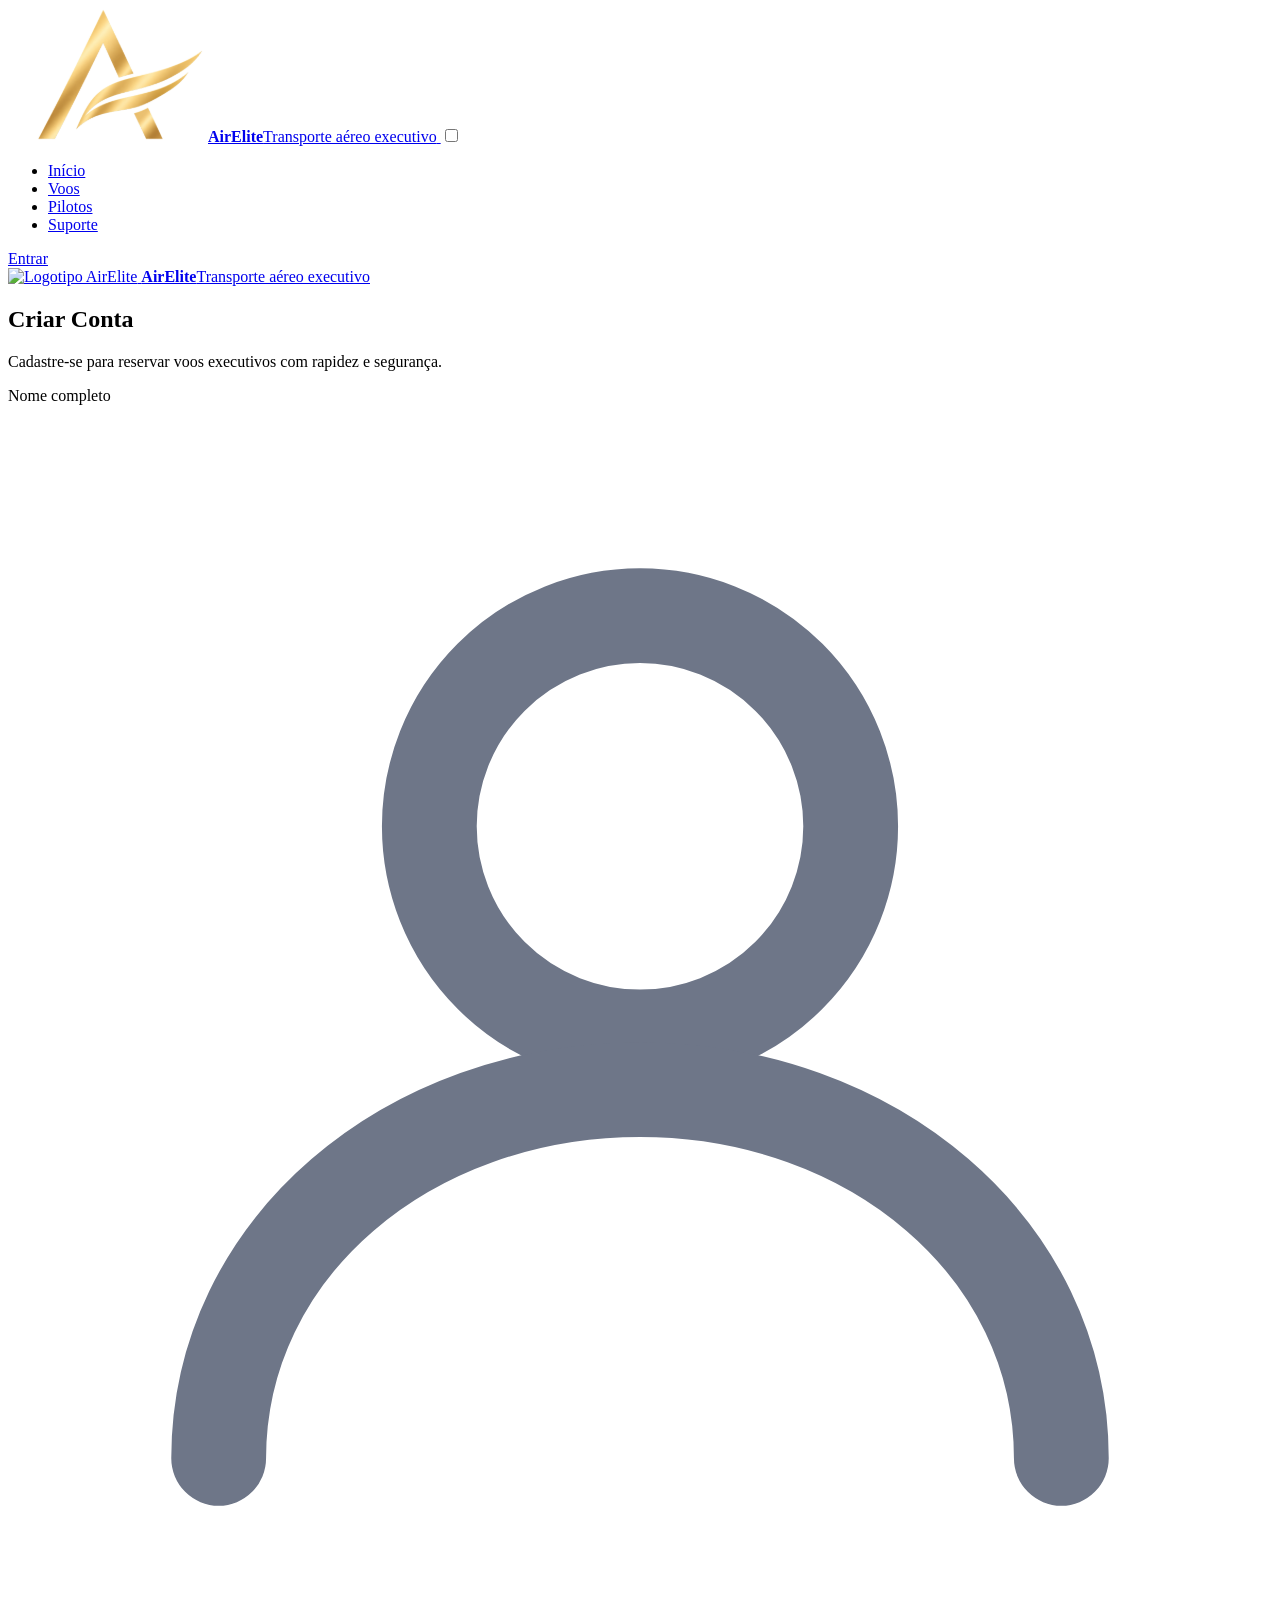
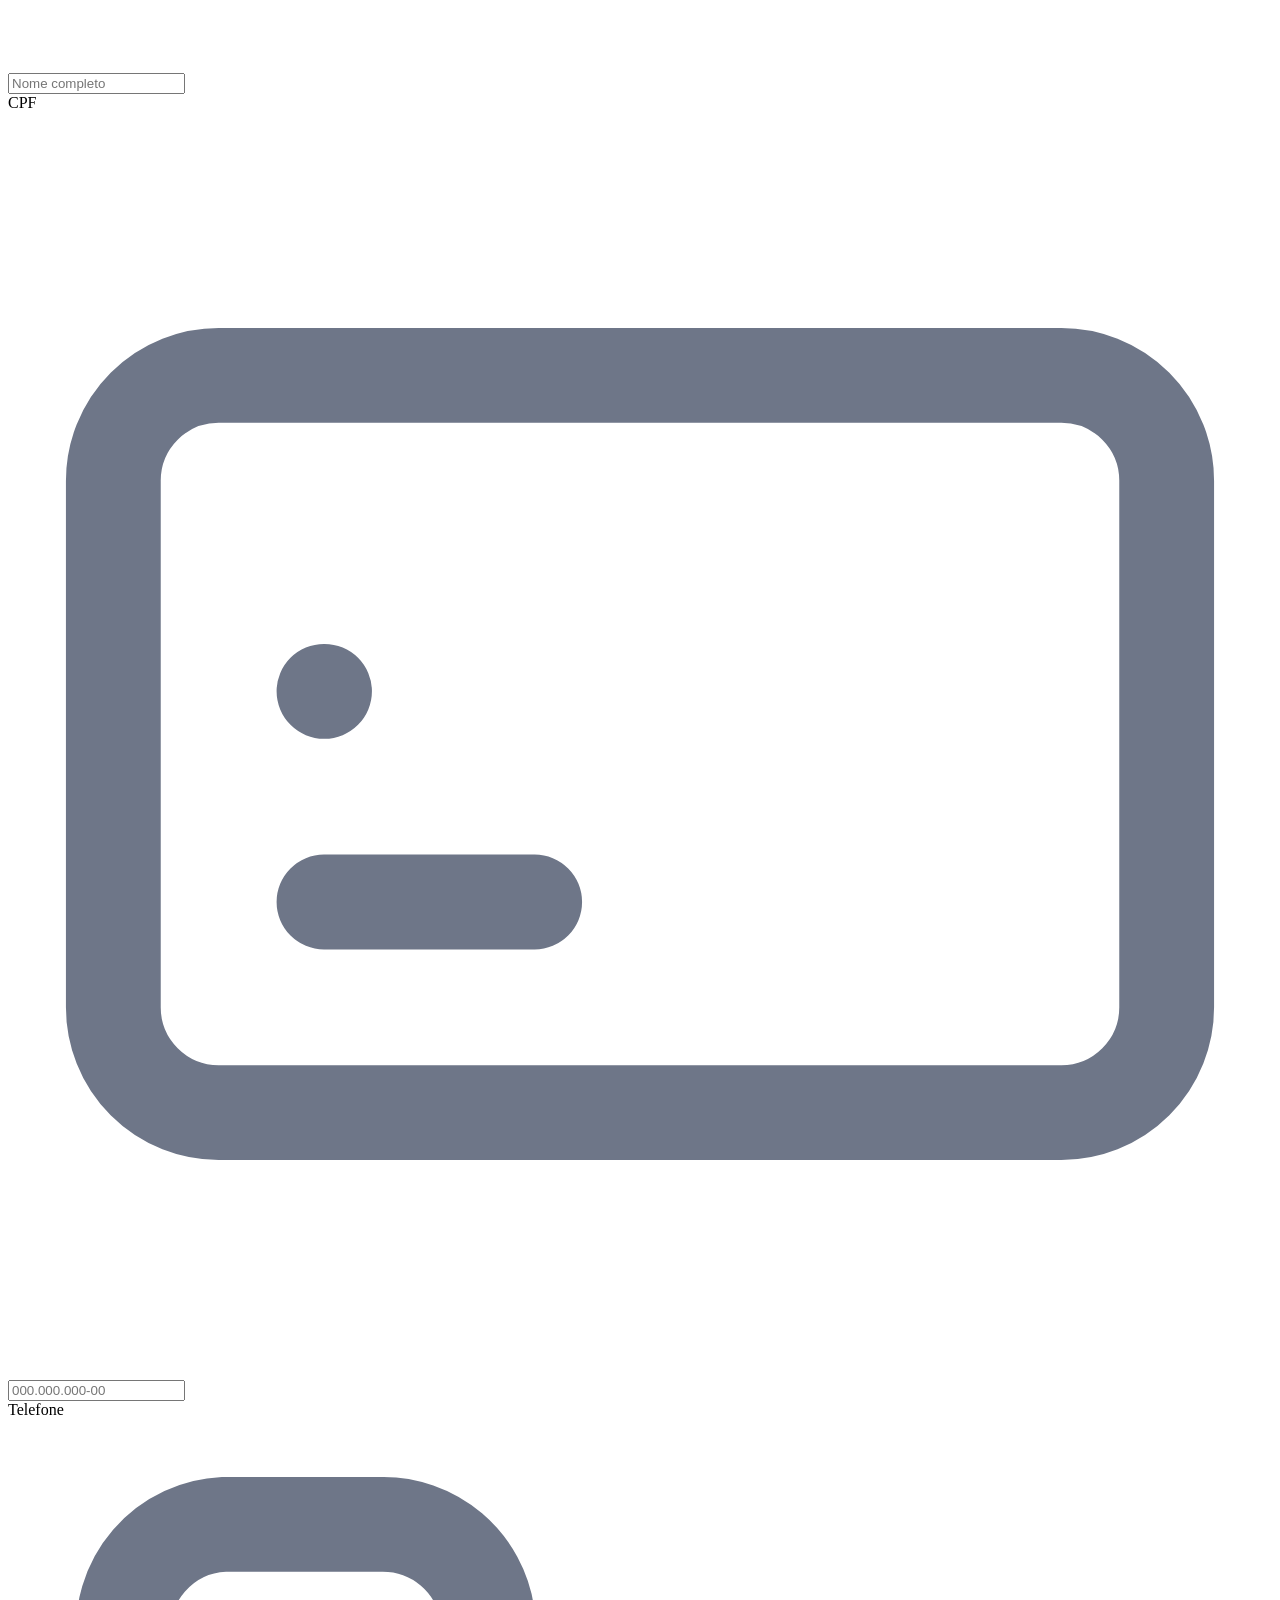
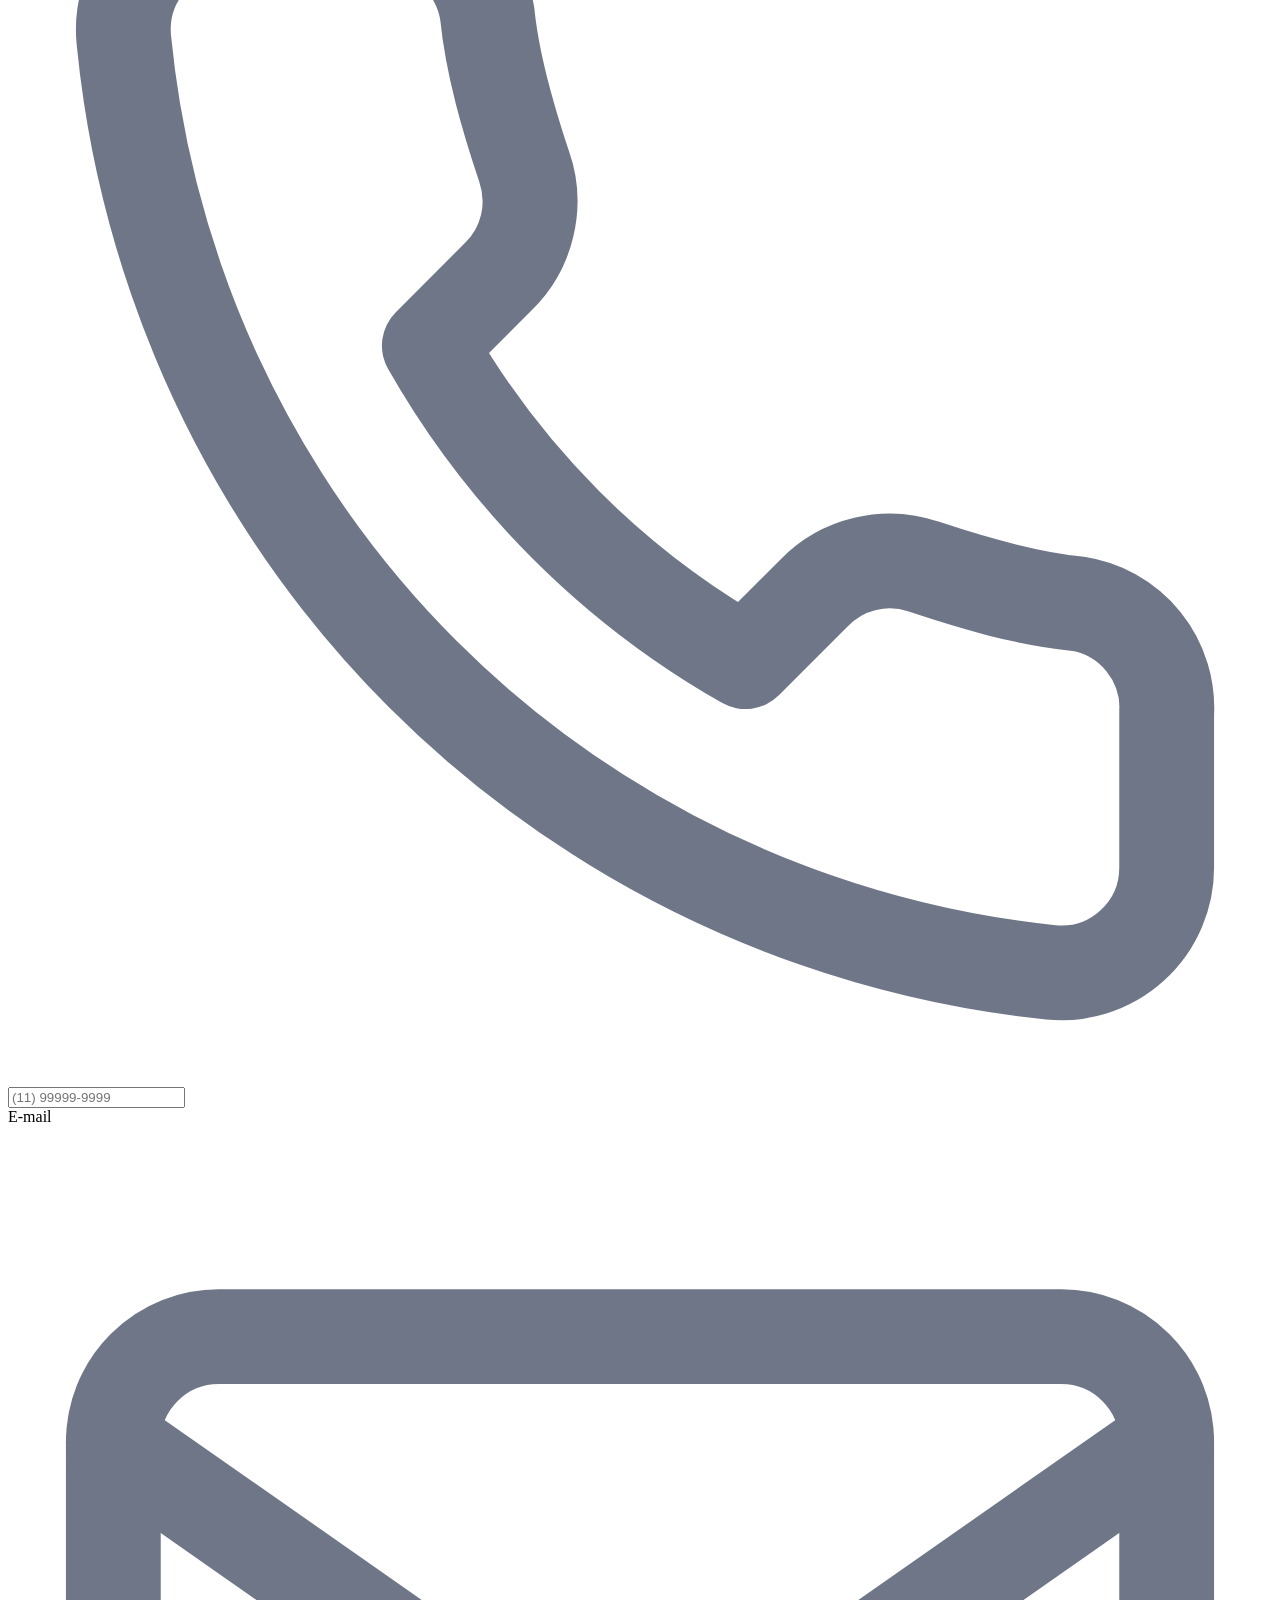
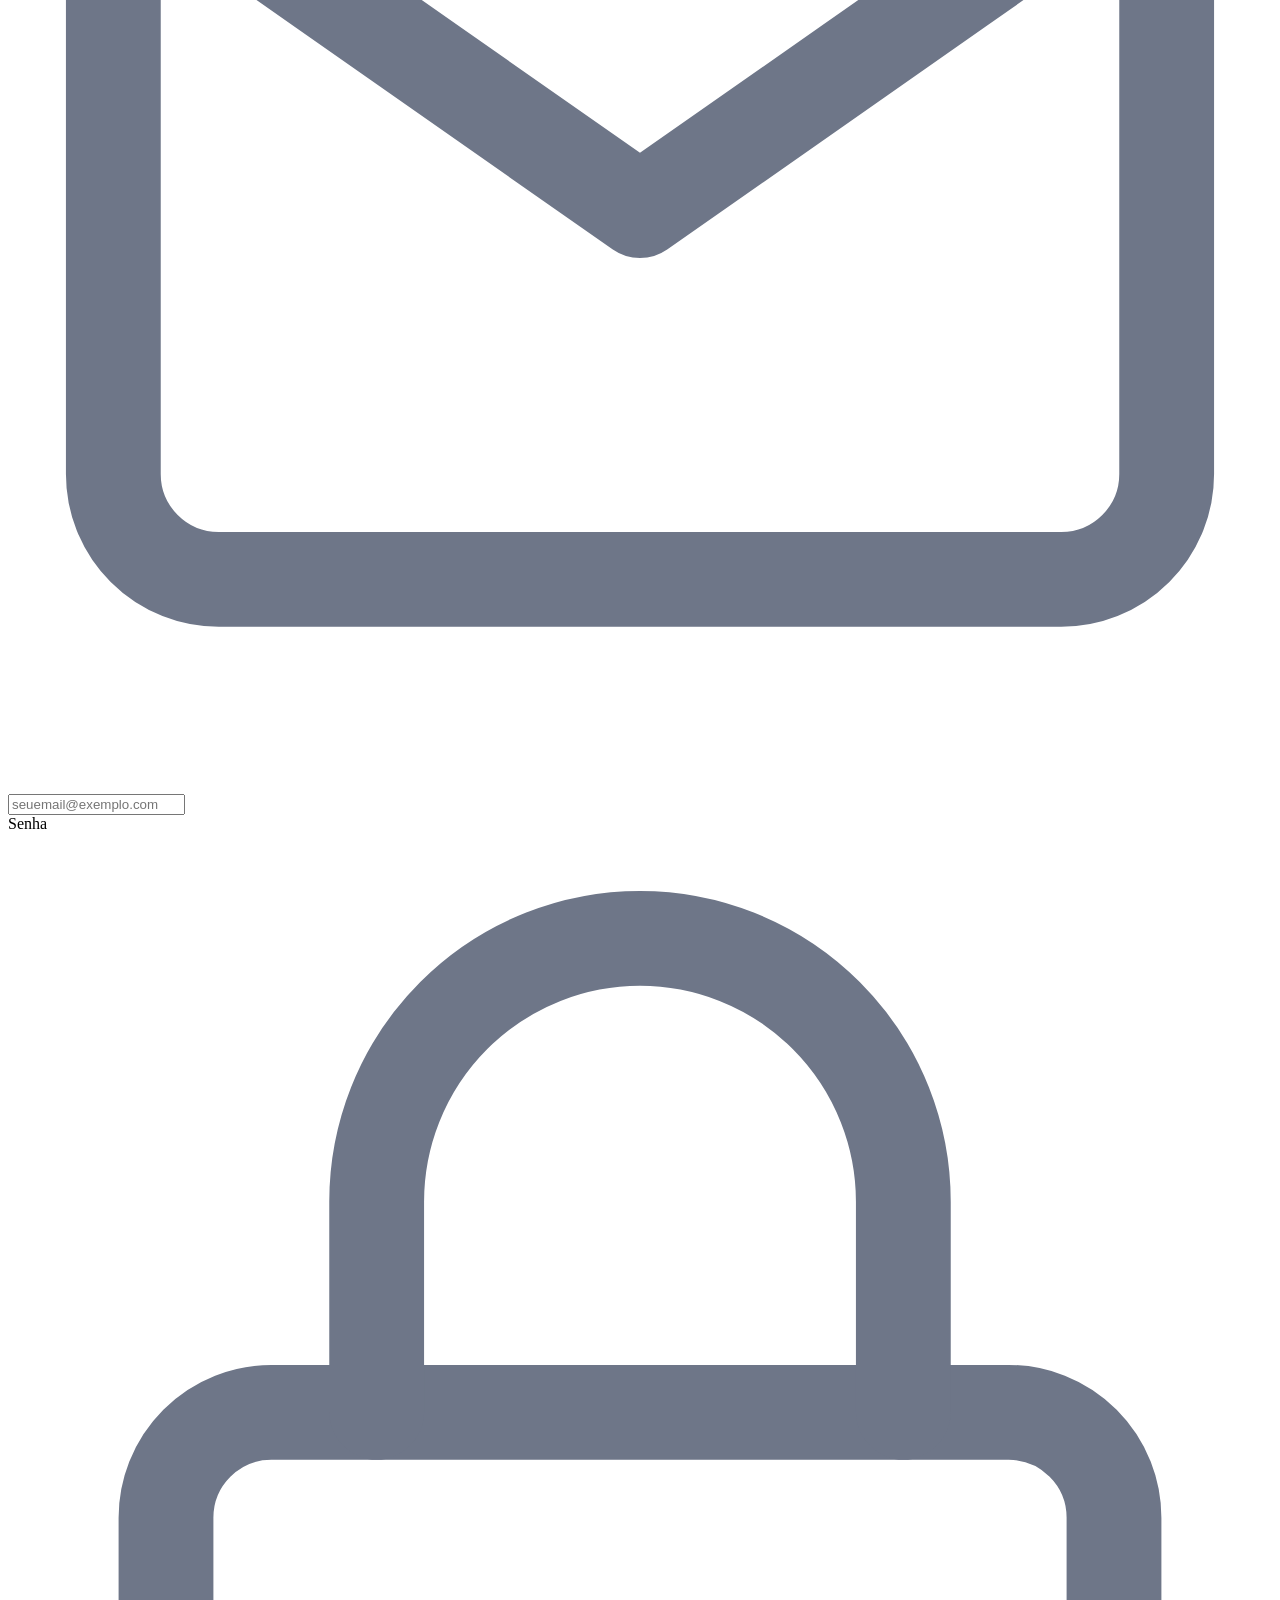
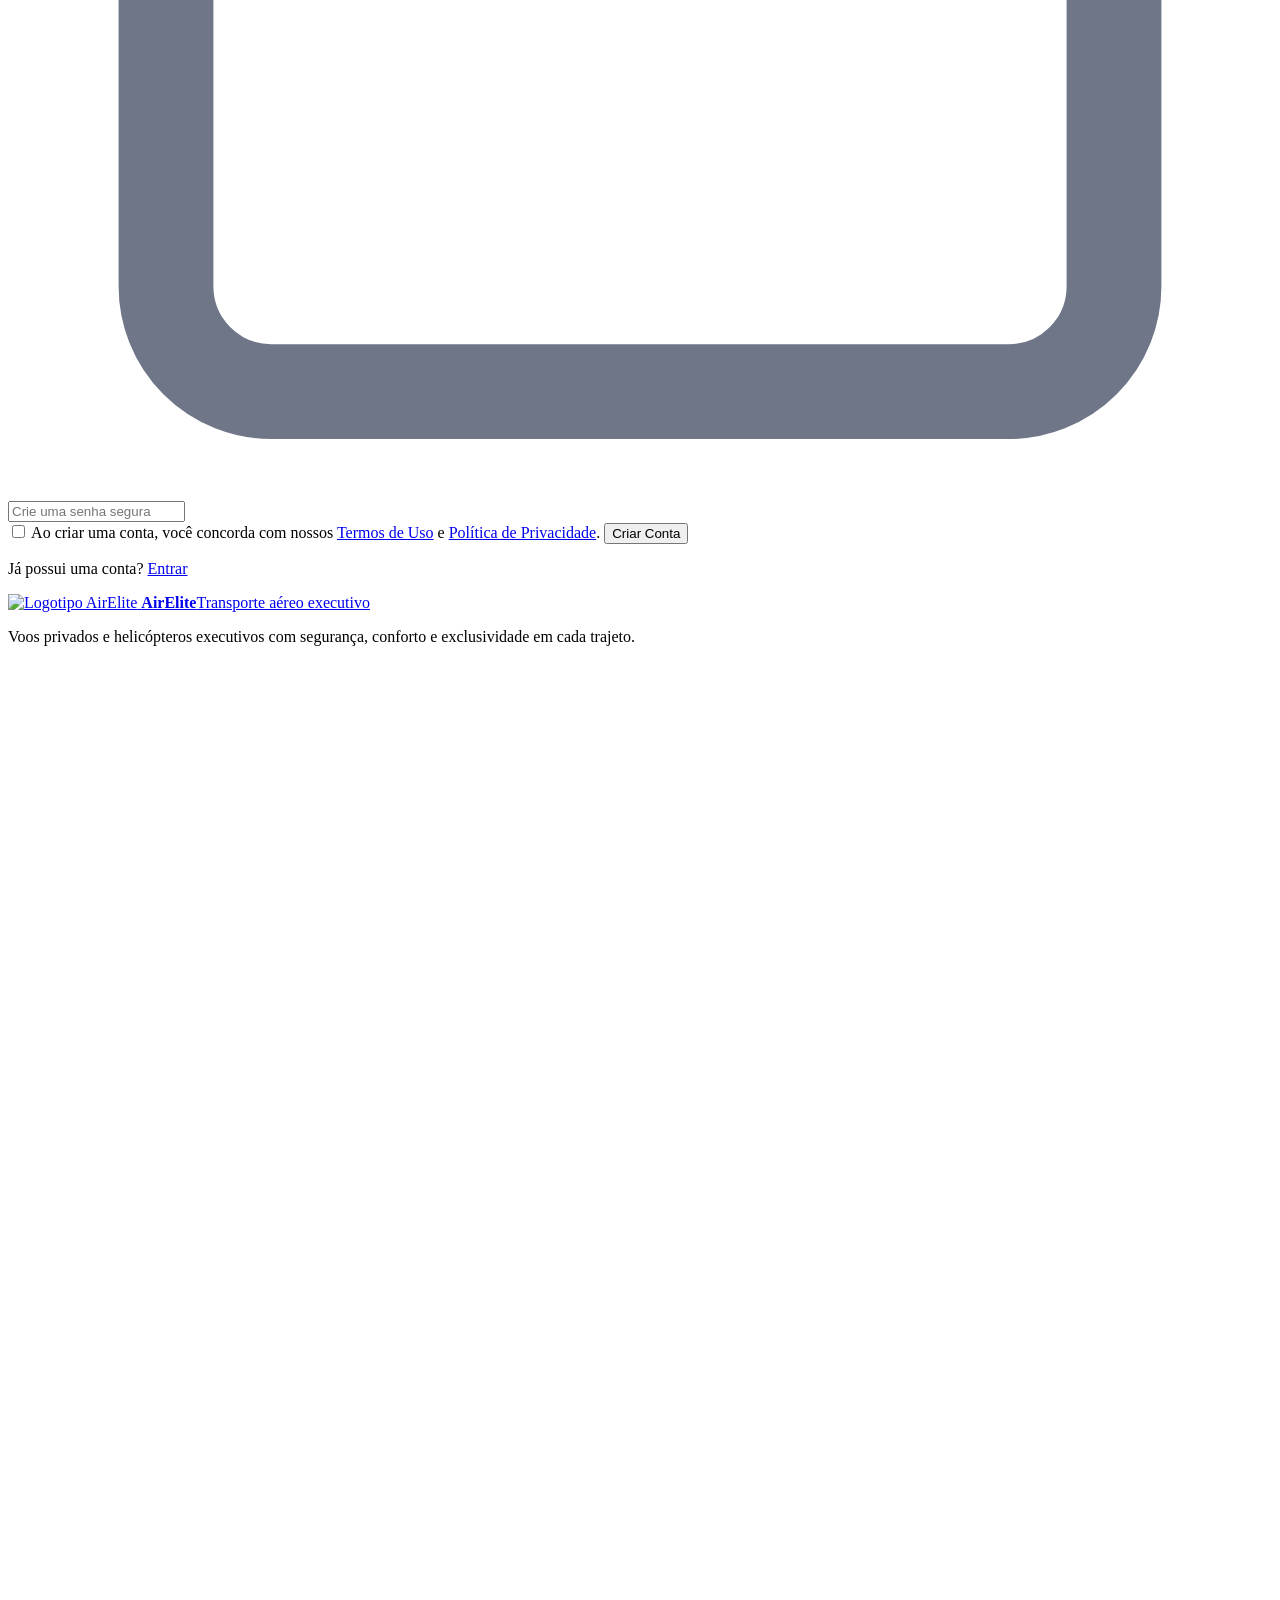
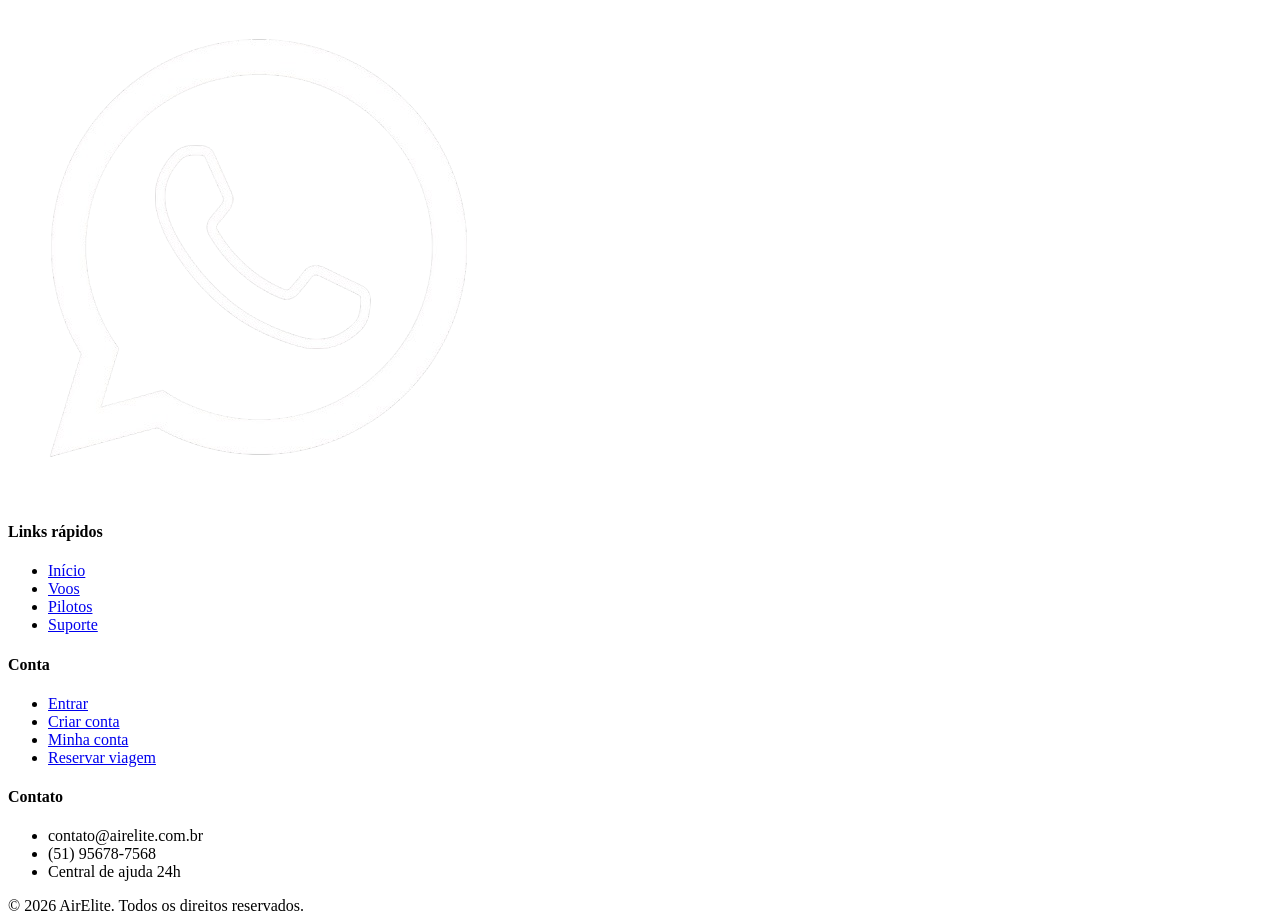
==== cadastro.html @ 09f72dcc "Fiz várias html mas dentro do o que o professor pediu não passei do limite e ajustei algumas coisas " ====
<!DOCTYPE html>
<html lang="en">
<head>
    <meta charset="UTF-8">
    <meta name="viewport" content="width=device-width, initial-scale=1.0">
    <link rel="stylesheet" href="style.css">
    <title>AirElite</title>
</head>
<body>
    
    <header class="site-header">
        <div class="container header-inner">
            <a href="index.html" class="brand">
                <img src="pasta-de-imagens/Logo.png" alt="Logotipo AirEkite"><span class="brand-text"><strong>AirElite</strong><span>Transporte aéreo executivo</span></span>
            </a>
            <input type="checkbox" id="menu-toggle" class="menu-toggle">
            <label for="menu-toggle" class="menu-btn" aria-label="Abrir menu"><span></span><span></span><span></span></label>
            <nav class="nav">
                <ul class="nav-links">
                    <li><a href="index.html">Início</a></li>
                    <li><a href="voos.html">Voos</a></li>
                    <li><a href="pilotos.html">Pilotos</a></li>
                    <li><a href="suporte.html">Suporte</a></li>
                </ul>
                <a href="login.html" class="btn btn-gold">Entrar</a>
            </nav>
        </div>
    </header>

    <main>
    <section class="auth-section">
        <div class="auth-card">
        <a href="index.html" class="brand">
            <img src="img/logo.svg" alt="Logotipo AirElite">
            <span class="brand-text"><strong>AirElite</strong><span>Transporte aéreo executivo</span></span>
        </a>

        <h1 class="auth-title">Criar Conta</h1>
        <p class="auth-sub">Cadastre-se para reservar voos executivos com rapidez e segurança.</p>

        <form>
            <div class="field">
            <label for="cad-nome">Nome completo</label>
            <div class="field-input">
                <img src="pasta-de-imagens/pessoa.svg" alt="Pessoa" class="icon-img">
                <input type="text" id="cad-nome" placeholder="Nome completo" required>
            </div>
            </div>

            <div class="field-row">
            <div class="field">
                <label for="cad-cpf">CPF</label>
                <div class="field-input">
                <img src="pasta-de-imagens/cpf.svg" alt="CPF" class="icon-img">
                <input type="text" id="cad-cpf" placeholder="000.000.000-00" required>
                </div>
            </div>
            <div class="field">
                <label for="cad-tel">Telefone</label>
                <div class="field-input">
                <img src="pasta-de-imagens/telefone.svg" alt="Telefone" class="icon-img">
                <input type="tel" id="cad-tel" placeholder="(11) 99999-9999" required>
                </div>
            </div>
            </div>

            <div class="field">
            <label for="cad-email">E-mail</label>
            <div class="field-input">
                <img src="pasta-de-imagens/email.svg" alt="E-mail" class="icon-img">
                <input type="email" id="cad-email" placeholder="seuemail@exemplo.com" required>
            </div>
            </div>

            <div class="field">
            <label for="cad-senha">Senha</label>
            <div class="field-input">
                <img src="pasta-de-imagens/senha.svg" alt="Senha" class="icon-img">
                <input type="password" id="cad-senha" placeholder="Crie uma senha segura" required>
            </div>
            </div>

            <label class="check-row">
            <input type="checkbox" required>
            Ao criar uma conta, você concorda com nossos <a href="#" ">Termos de Uso</a> e <a href="#"">Política de Privacidade</a>.
            </label>

            <button type="submit" class="btn btn-gold btn-block">Criar Conta</button>
        </form>

        <p class="auth-switch">Já possui uma conta? <a href="login.html">Entrar</a></p>
        </div>
    </section>
    </main>

    <footer class="site-footer">
    <div class="container">
        <div class="footer-grid">
        <div class="footer-brand">
            <a href="index.html" class="brand">
            <img src="img/logo.svg" alt="Logotipo AirElite">
            <span class="brand-text"><strong>AirElite</strong><span>Transporte aéreo executivo</span></span>
            </a>
            <p>Voos privados e helicópteros executivos com segurança, conforto e exclusividade em cada trajeto.</p>
            <div class="social-row">
            <a href="#" aria-label="Instagram"><img src="pasta-de-imagens/instagram.svg" alt="Instagram" class="icon-img"></a>
            <a href="#" aria-label="LinkedIn"><img src="pasta-de-imagens/linkedin.svg" alt="LinkedIn" class="icon-img"></a>
            <a href="#" aria-label="WhatsApp"><img src="pasta-de-imagens/WhatsApp.png" alt="WhatsApp" class="icon-img"></a>
            </div>
        </div>
        <nav class="footer-col">
            <h4>Links rápidos</h4>
            <ul>
            <li><a href="index.html">Início</a></li>
            <li><a href="voos.html">Voos</a></li>
            <li><a href="pilotos.html">Pilotos</a></li>
            <li><a href="suporte.html">Suporte</a></li>
            </ul>
        </nav>
        <nav class="footer-col">
            <h4>Conta</h4>
            <ul>
            <li><a href="login.html">Entrar</a></li>
            <li><a href="cadastro.html">Criar conta</a></li>
            <li><a href="conta.html">Minha conta</a></li>
            <li><a href="reserva.html">Reservar viagem</a></li>
            </ul>
        </nav>
        <div class="footer-col">
            <h4>Contato</h4>
            <ul>
            <li>contato@airelite.com.br</li>
            <li>(51) 95678-7568</li>
            <li>Central de ajuda 24h</li>
            </ul>
        </div>
        </div>
        <div class="footer-bottom">
        <span>© 2026 AirElite. Todos os direitos reservados.</span>
        </div>
    </div>
    </footer>

    </body>
    </html>
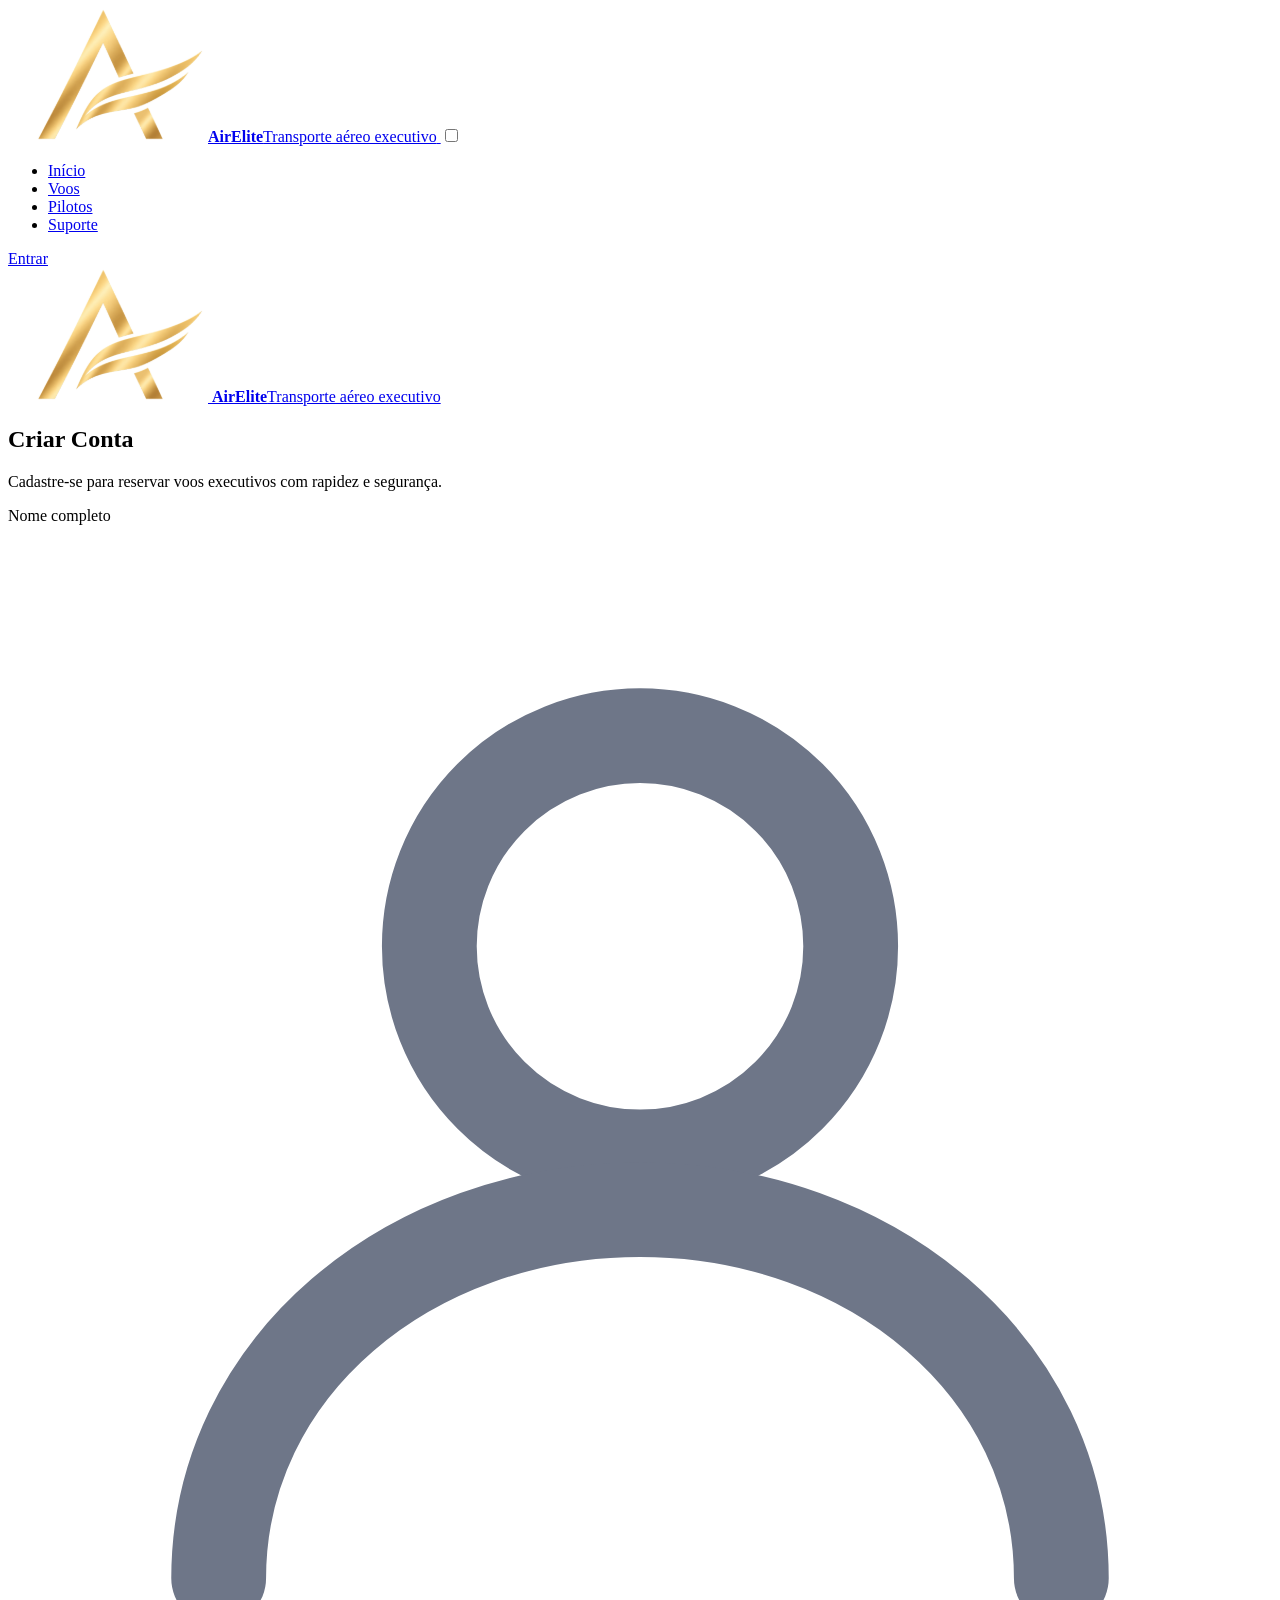
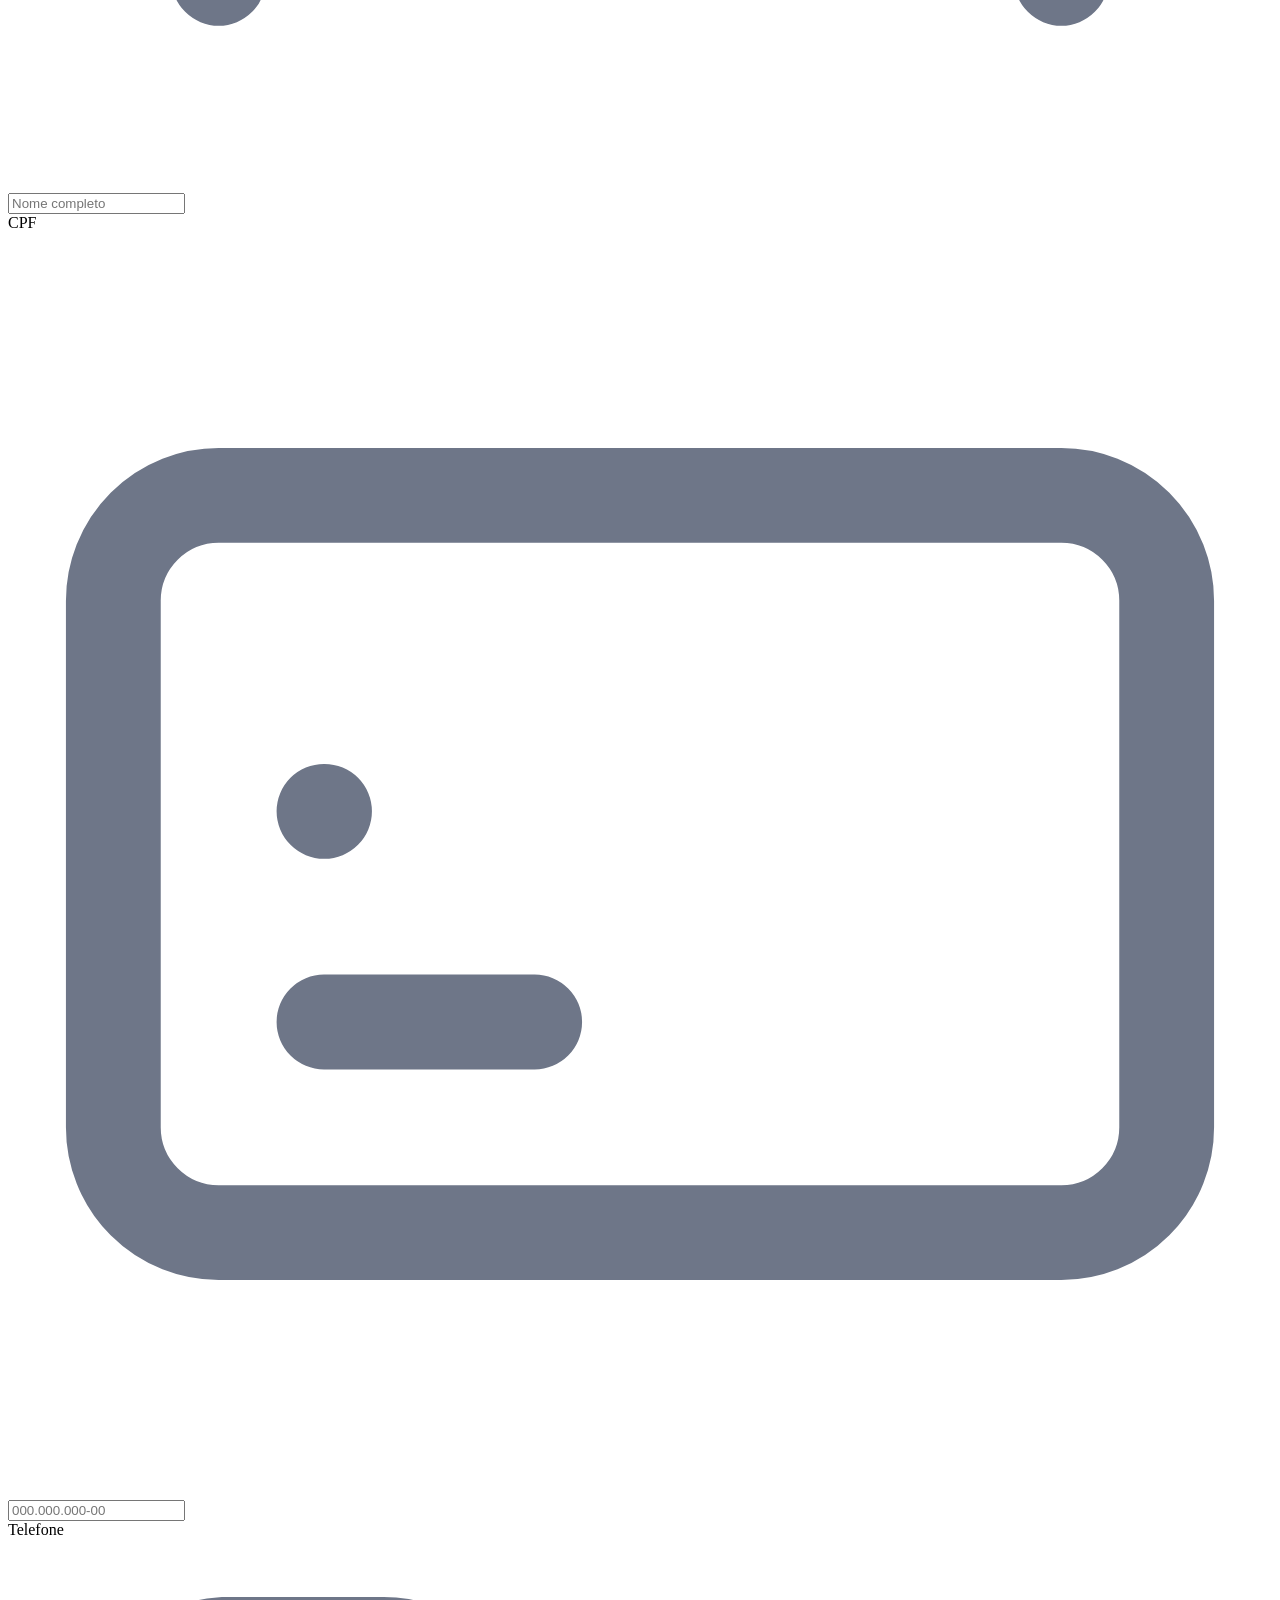
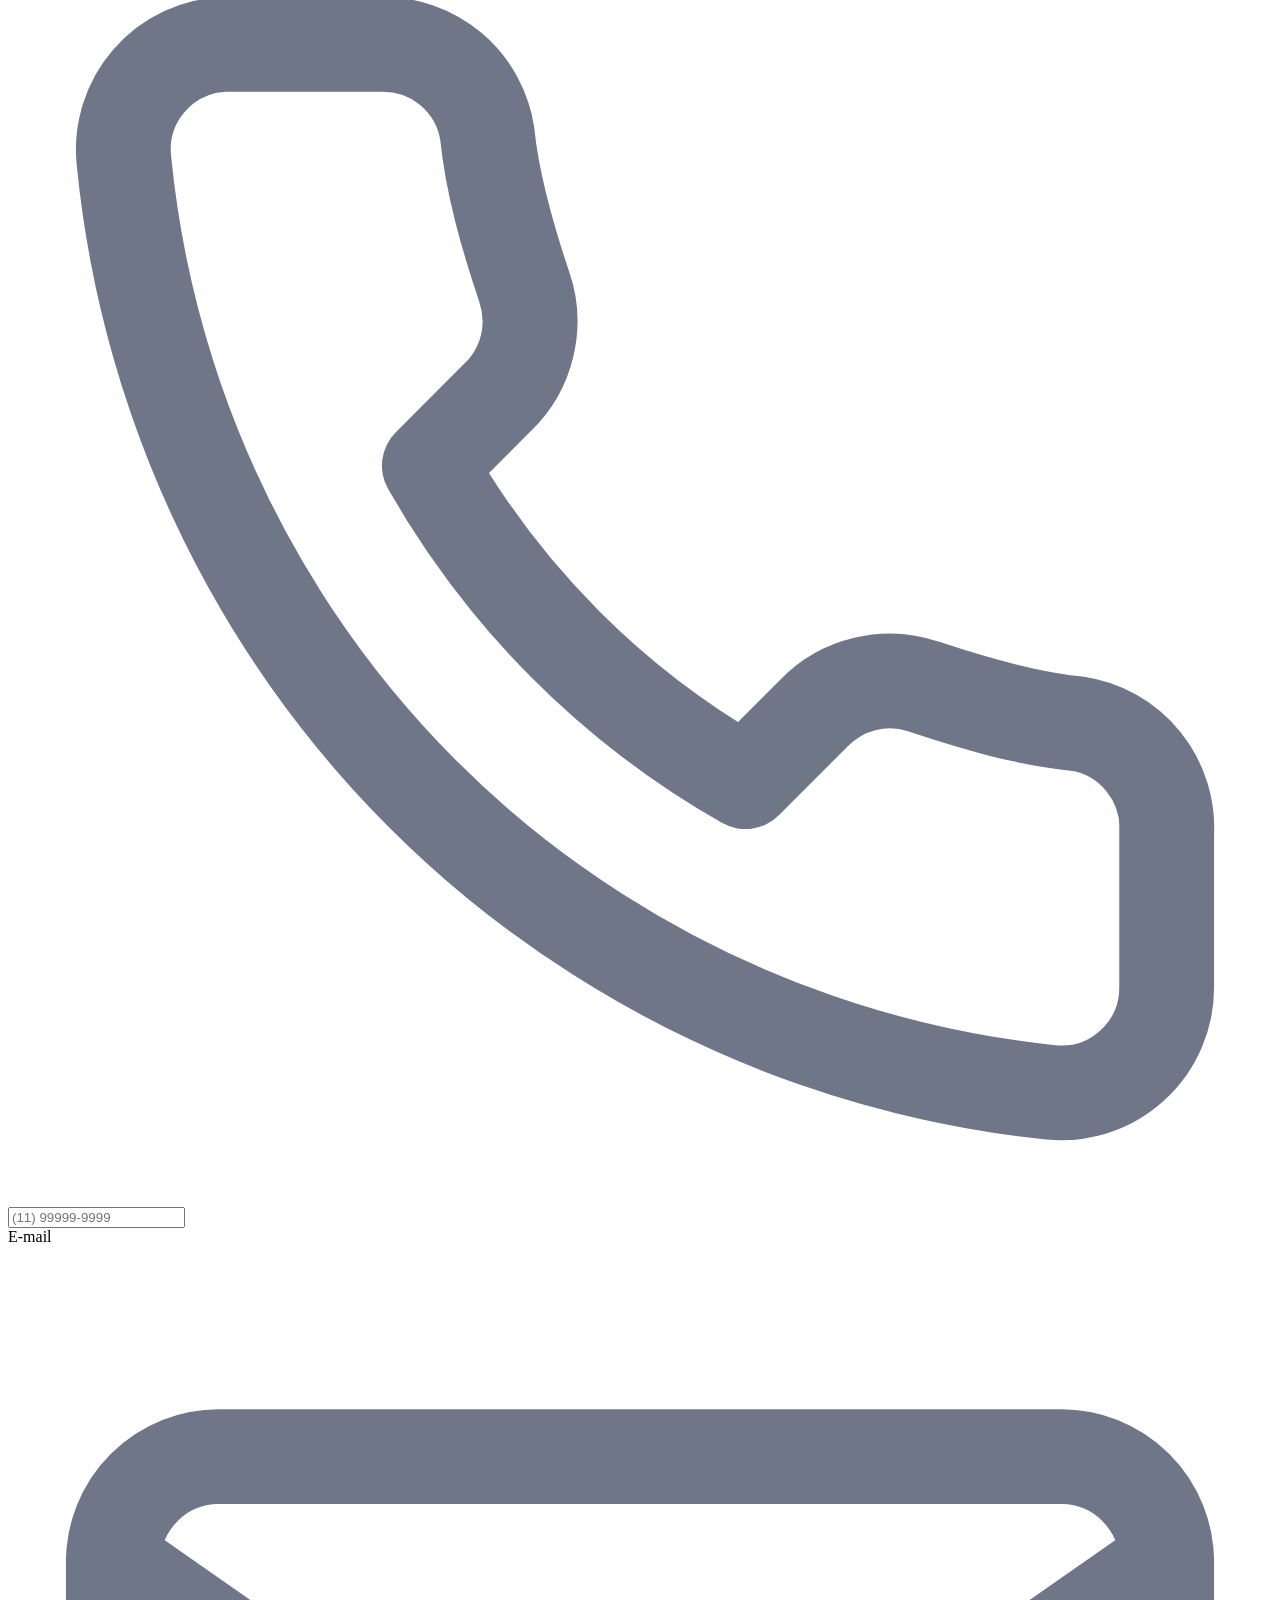
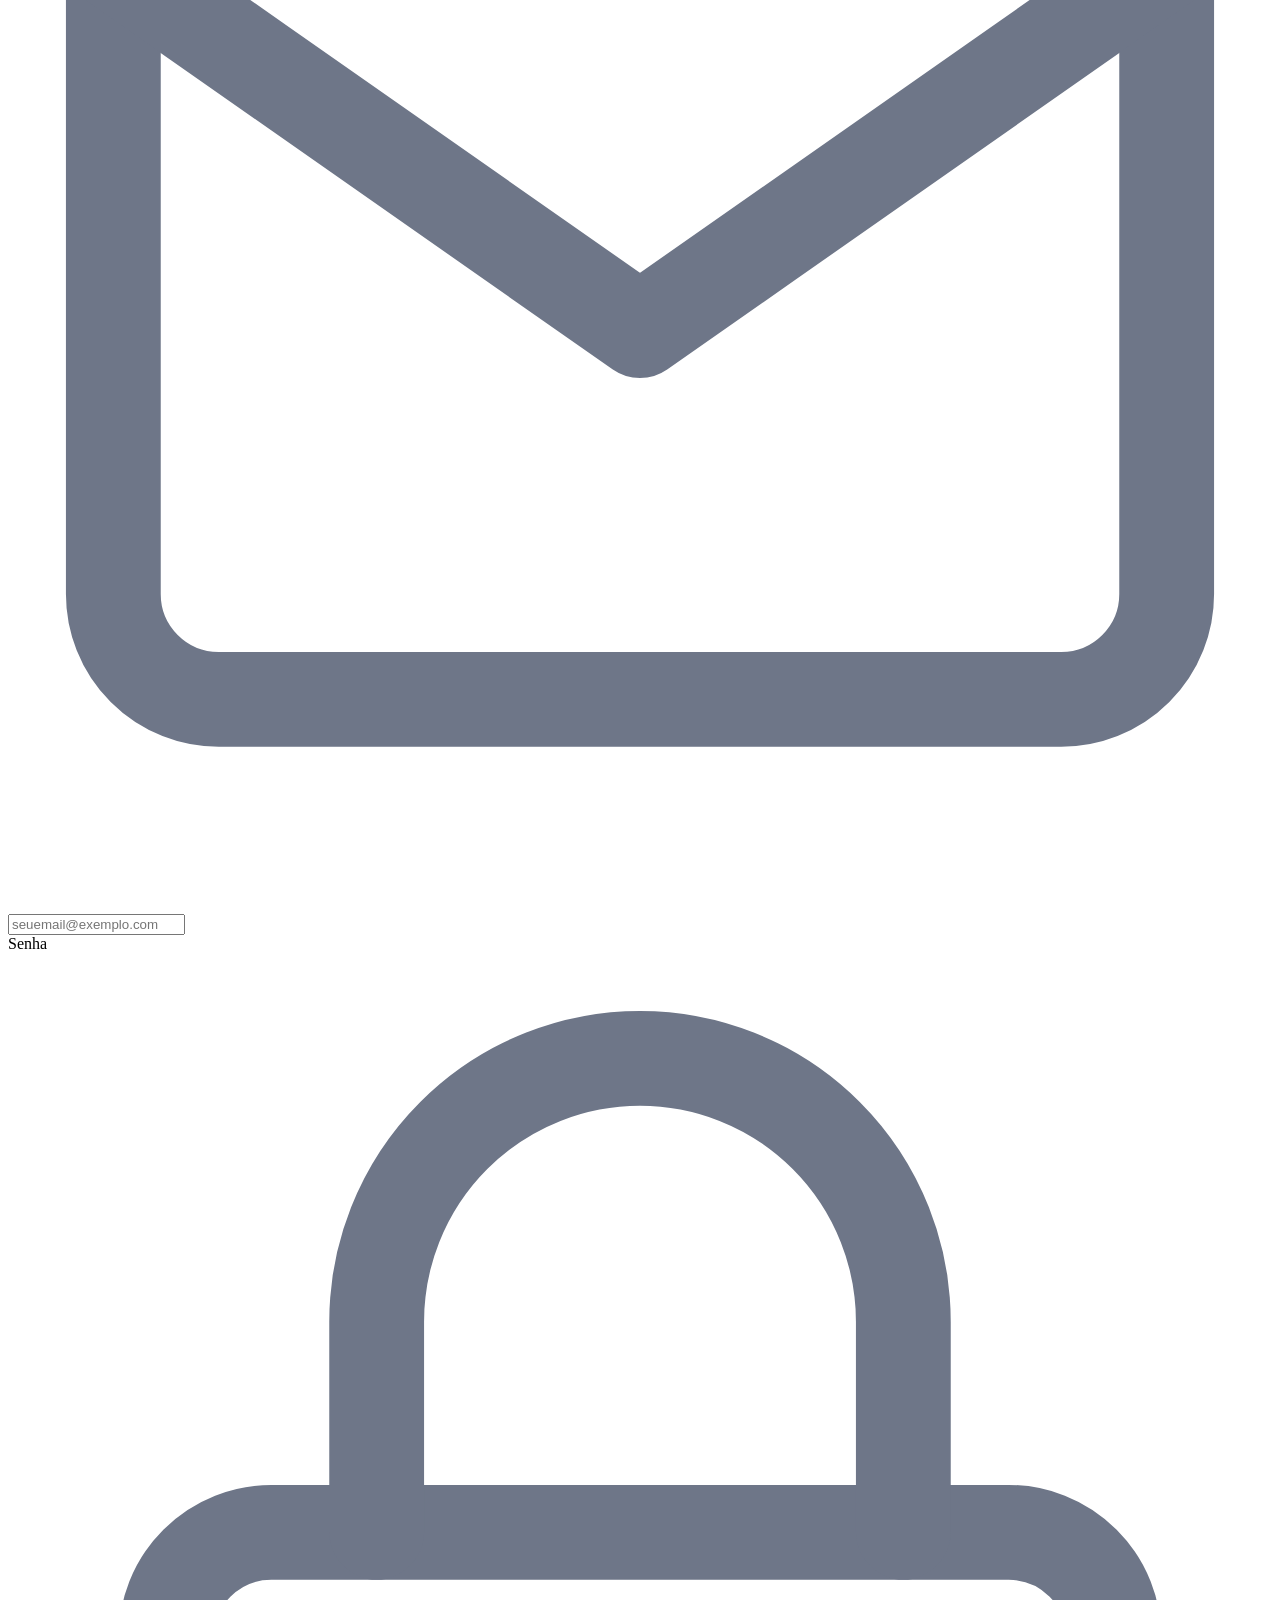
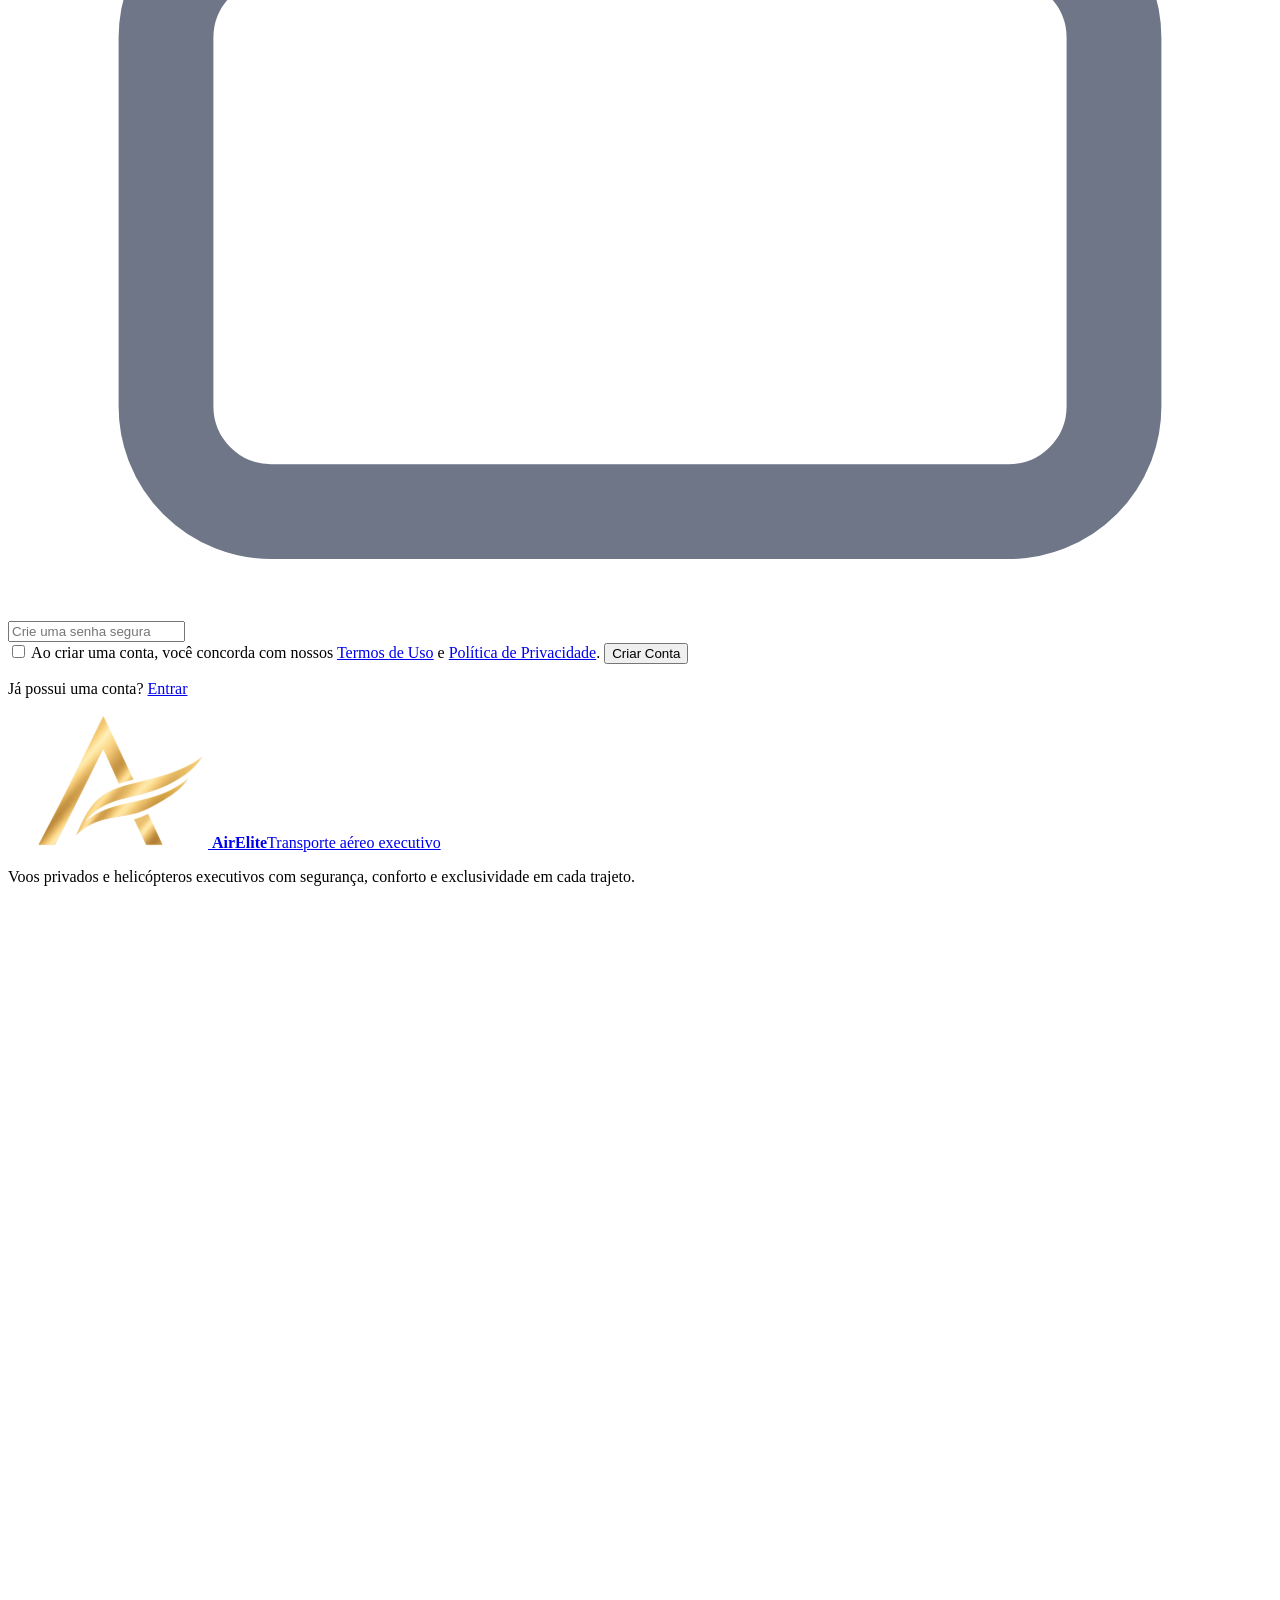
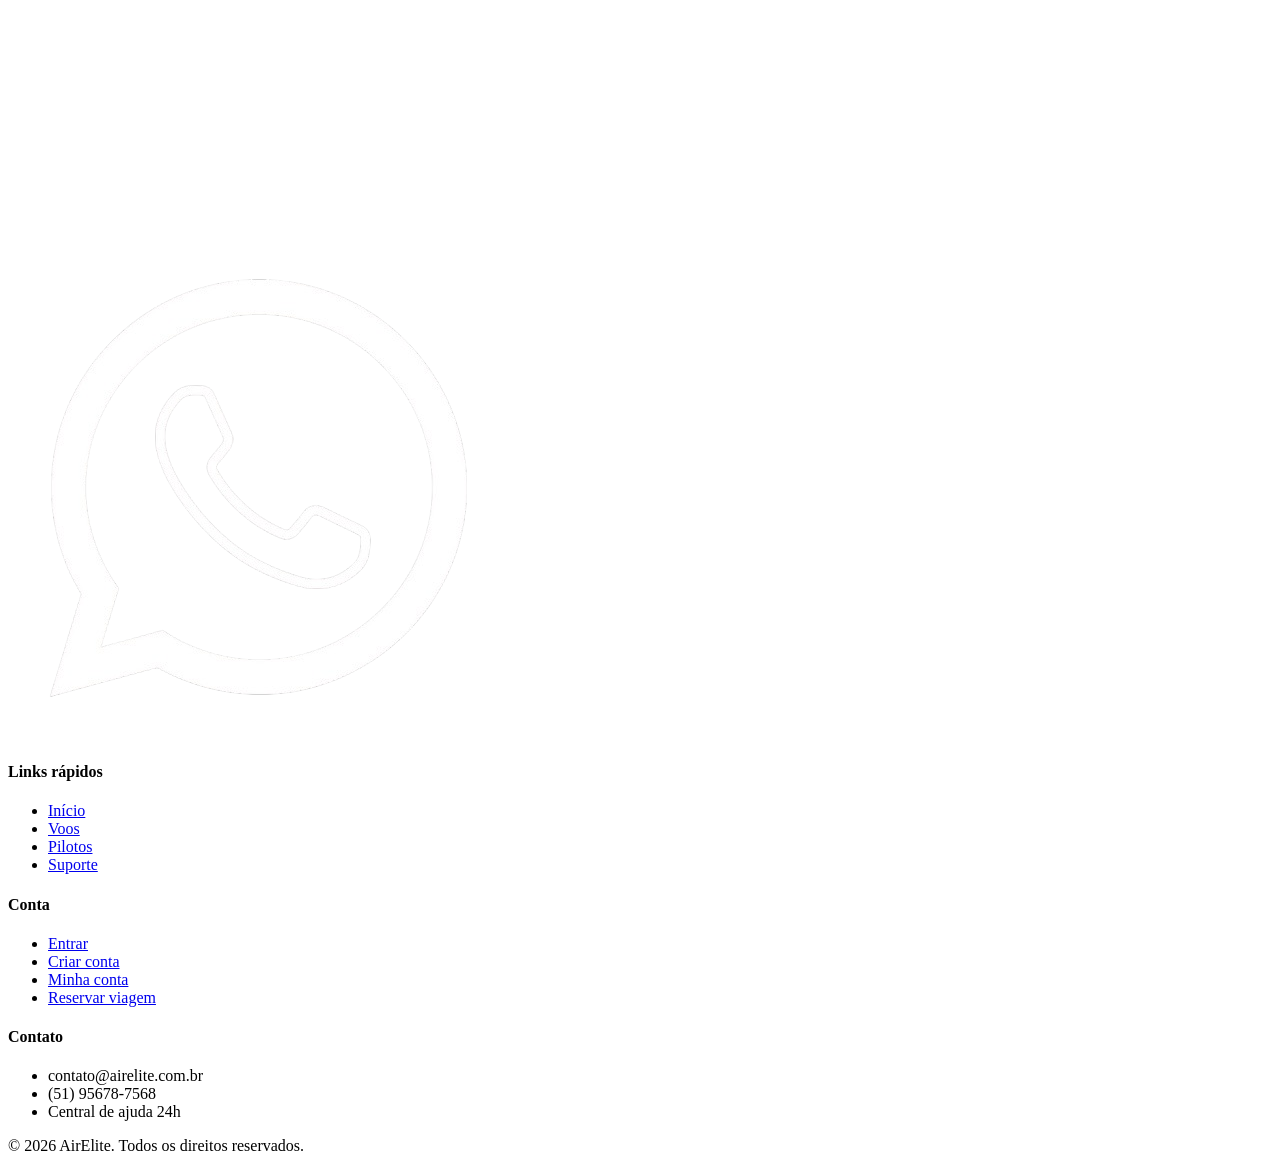
==== commit 955d3777: "Desde ontem fiz muita coisa, como novos html e aprendendo coisas para colocar; provavelmente ainda v" ====
--- a/cadastro.html
+++ b/cadastro.html
@@ -1,145 +1,145 @@
 <!DOCTYPE html>
 <html lang="en">
-<head>
+    <head>
     <meta charset="UTF-8">
     <meta name="viewport" content="width=device-width, initial-scale=1.0">
     <link rel="stylesheet" href="style.css">
     <title>AirElite</title>
-</head>
-<body>
+    </head>
+    <body>
     
-    <header class="site-header">
-        <div class="container header-inner">
+        <header class="site-header">
+            <div class="container header-inner">
+                <a href="index.html" class="brand">
+                    <img src="pasta-de-imagens/Logo.png" alt="Logotipo AirElite"><span class="brand-text"><strong>AirElite</strong><span>Transporte aéreo executivo</span></span>
+                </a>
+                <input type="checkbox" id="menu-toggle" class="menu-toggle">
+                <label for="menu-toggle" class="menu-btn" aria-label="Abrir menu"><span></span><span></span><span></span></label>
+                <nav class="nav">
+                    <ul class="nav-links">
+                        <li><a href="index.html">Início</a></li>
+                        <li><a href="voos.html">Voos</a></li>
+                        <li><a href="pilotos.html">Pilotos</a></li>
+                        <li><a href="suporte.html">Suporte</a></li>
+                    </ul>
+                    <a href="login.html" class="btn btn-gold">Entrar</a>
+                </nav>
+            </div>
+        </header>
+
+        <main>
+        <section class="auth-section">
+            <div class="auth-card">
             <a href="index.html" class="brand">
-                <img src="pasta-de-imagens/Logo.png" alt="Logotipo AirEkite"><span class="brand-text"><strong>AirElite</strong><span>Transporte aéreo executivo</span></span>
+                <img src="pasta-de-imagens/Logo.png" alt="Logotipo AirElite">
+                <span class="brand-text"><strong>AirElite</strong><span>Transporte aéreo executivo</span></span>
             </a>
-            <input type="checkbox" id="menu-toggle" class="menu-toggle">
-            <label for="menu-toggle" class="menu-btn" aria-label="Abrir menu"><span></span><span></span><span></span></label>
-            <nav class="nav">
-                <ul class="nav-links">
-                    <li><a href="index.html">Início</a></li>
-                    <li><a href="voos.html">Voos</a></li>
-                    <li><a href="pilotos.html">Pilotos</a></li>
-                    <li><a href="suporte.html">Suporte</a></li>
+
+            <h1 class="auth-title">Criar Conta</h1>
+            <p class="auth-sub">Cadastre-se para reservar voos executivos com rapidez e segurança.</p>
+
+            <form>
+                <div class="field">
+                <label for="cad-nome">Nome completo</label>
+                <div class="field-input">
+                    <img src="pasta-de-imagens/pessoa.svg" alt="Pessoa" class="icon-img">
+                    <input type="text" id="cad-nome" placeholder="Nome completo" required>
+                </div>
+                </div>
+
+                <div class="field-row">
+                <div class="field">
+                    <label for="cad-cpf">CPF</label>
+                    <div class="field-input">
+                    <img src="pasta-de-imagens/cpf.svg" alt="CPF" class="icon-img">
+                    <input type="text" id="cad-cpf" placeholder="000.000.000-00" required>
+                    </div>
+                </div>
+                <div class="field">
+                    <label for="cad-tel">Telefone</label>
+                    <div class="field-input">
+                    <img src="pasta-de-imagens/telefone.svg" alt="Telefone" class="icon-img">
+                    <input type="tel" id="cad-tel" placeholder="(11) 99999-9999" required>
+                    </div>
+                </div>
+                </div>
+
+                <div class="field">
+                <label for="cad-email">E-mail</label>
+                <div class="field-input">
+                    <img src="pasta-de-imagens/email.svg" alt="E-mail" class="icon-img">
+                    <input type="email" id="cad-email" placeholder="seuemail@exemplo.com" required>
+                </div>
+                </div>
+
+                <div class="field">
+                <label for="cad-senha">Senha</label>
+                <div class="field-input">
+                    <img src="pasta-de-imagens/senha.svg" alt="Senha" class="icon-img">
+                    <input type="password" id="cad-senha" placeholder="Crie uma senha segura" required>
+                </div>
+                </div>
+
+                <label class="check-row">
+                <input type="checkbox" required>
+                Ao criar uma conta, você concorda com nossos <a href="#" ">Termos de Uso</a> e <a href="#"">Política de Privacidade</a>.
+                </label>
+
+                <button type="submit" class="btn btn-gold btn-block">Criar Conta</button>
+            </form>
+
+            <p class="auth-switch">Já possui uma conta? <a href="login.html">Entrar</a></p>
+            </div>
+        </section>
+        </main>
+
+        <footer class="site-footer">
+        <div class="container">
+            <div class="footer-grid">
+            <div class="footer-brand">
+                <a href="index.html" class="brand">
+                <img src="pasta-de-imagens/Logo.png" alt="Logotipo AirElite">
+                <span class="brand-text"><strong>AirElite</strong><span>Transporte aéreo executivo</span></span>
+                </a>
+                <p>Voos privados e helicópteros executivos com segurança, conforto e exclusividade em cada trajeto.</p>
+                <div class="social-row">
+                <a href="#" aria-label="Instagram"><img src="pasta-de-imagens/instagram.svg" alt="Instagram" class="icon-img"></a>
+                <a href="#" aria-label="LinkedIn"><img src="pasta-de-imagens/linkedin.svg" alt="LinkedIn" class="icon-img"></a>
+                <a href="#" aria-label="WhatsApp"><img src="pasta-de-imagens/WhatsApp.png" alt="WhatsApp" class="icon-img"></a>
+                </div>
+            </div>
+            <nav class="footer-col">
+                <h4>Links rápidos</h4>
+                <ul>
+                <li><a href="index.html">Início</a></li>
+                <li><a href="voos.html">Voos</a></li>
+                <li><a href="pilotos.html">Pilotos</a></li>
+                <li><a href="suporte.html">Suporte</a></li>
                 </ul>
-                <a href="login.html" class="btn btn-gold">Entrar</a>
             </nav>
-        </div>
-    </header>
-
-    <main>
-    <section class="auth-section">
-        <div class="auth-card">
-        <a href="index.html" class="brand">
-            <img src="img/logo.svg" alt="Logotipo AirElite">
-            <span class="brand-text"><strong>AirElite</strong><span>Transporte aéreo executivo</span></span>
-        </a>
-
-        <h1 class="auth-title">Criar Conta</h1>
-        <p class="auth-sub">Cadastre-se para reservar voos executivos com rapidez e segurança.</p>
-
-        <form>
-            <div class="field">
-            <label for="cad-nome">Nome completo</label>
-            <div class="field-input">
-                <img src="pasta-de-imagens/pessoa.svg" alt="Pessoa" class="icon-img">
-                <input type="text" id="cad-nome" placeholder="Nome completo" required>
+            <nav class="footer-col">
+                <h4>Conta</h4>
+                <ul>
+                <li><a href="login.html">Entrar</a></li>
+                <li><a href="cadastro.html">Criar conta</a></li>
+                <li><a href="conta.html">Minha conta</a></li>
+                <li><a href="reserva.html">Reservar viagem</a></li>
+                </ul>
+            </nav>
+            <div class="footer-col">
+                <h4>Contato</h4>
+                <ul>
+                <li>contato@airelite.com.br</li>
+                <li>(51) 95678-7568</li>
+                <li>Central de ajuda 24h</li>
+                </ul>
             </div>
             </div>
-
-            <div class="field-row">
-            <div class="field">
-                <label for="cad-cpf">CPF</label>
-                <div class="field-input">
-                <img src="pasta-de-imagens/cpf.svg" alt="CPF" class="icon-img">
-                <input type="text" id="cad-cpf" placeholder="000.000.000-00" required>
-                </div>
-            </div>
-            <div class="field">
-                <label for="cad-tel">Telefone</label>
-                <div class="field-input">
-                <img src="pasta-de-imagens/telefone.svg" alt="Telefone" class="icon-img">
-                <input type="tel" id="cad-tel" placeholder="(11) 99999-9999" required>
-                </div>
-            </div>
-            </div>
-
-            <div class="field">
-            <label for="cad-email">E-mail</label>
-            <div class="field-input">
-                <img src="pasta-de-imagens/email.svg" alt="E-mail" class="icon-img">
-                <input type="email" id="cad-email" placeholder="seuemail@exemplo.com" required>
-            </div>
-            </div>
-
-            <div class="field">
-            <label for="cad-senha">Senha</label>
-            <div class="field-input">
-                <img src="pasta-de-imagens/senha.svg" alt="Senha" class="icon-img">
-                <input type="password" id="cad-senha" placeholder="Crie uma senha segura" required>
-            </div>
-            </div>
-
-            <label class="check-row">
-            <input type="checkbox" required>
-            Ao criar uma conta, você concorda com nossos <a href="#" ">Termos de Uso</a> e <a href="#"">Política de Privacidade</a>.
-            </label>
-
-            <button type="submit" class="btn btn-gold btn-block">Criar Conta</button>
-        </form>
-
-        <p class="auth-switch">Já possui uma conta? <a href="login.html">Entrar</a></p>
-        </div>
-    </section>
-    </main>
-
-    <footer class="site-footer">
-    <div class="container">
-        <div class="footer-grid">
-        <div class="footer-brand">
-            <a href="index.html" class="brand">
-            <img src="img/logo.svg" alt="Logotipo AirElite">
-            <span class="brand-text"><strong>AirElite</strong><span>Transporte aéreo executivo</span></span>
-            </a>
-            <p>Voos privados e helicópteros executivos com segurança, conforto e exclusividade em cada trajeto.</p>
-            <div class="social-row">
-            <a href="#" aria-label="Instagram"><img src="pasta-de-imagens/instagram.svg" alt="Instagram" class="icon-img"></a>
-            <a href="#" aria-label="LinkedIn"><img src="pasta-de-imagens/linkedin.svg" alt="LinkedIn" class="icon-img"></a>
-            <a href="#" aria-label="WhatsApp"><img src="pasta-de-imagens/WhatsApp.png" alt="WhatsApp" class="icon-img"></a>
+            <div class="footer-bottom">
+            <span>© 2026 AirElite. Todos os direitos reservados.</span>
             </div>
         </div>
-        <nav class="footer-col">
-            <h4>Links rápidos</h4>
-            <ul>
-            <li><a href="index.html">Início</a></li>
-            <li><a href="voos.html">Voos</a></li>
-            <li><a href="pilotos.html">Pilotos</a></li>
-            <li><a href="suporte.html">Suporte</a></li>
-            </ul>
-        </nav>
-        <nav class="footer-col">
-            <h4>Conta</h4>
-            <ul>
-            <li><a href="login.html">Entrar</a></li>
-            <li><a href="cadastro.html">Criar conta</a></li>
-            <li><a href="conta.html">Minha conta</a></li>
-            <li><a href="reserva.html">Reservar viagem</a></li>
-            </ul>
-        </nav>
-        <div class="footer-col">
-            <h4>Contato</h4>
-            <ul>
-            <li>contato@airelite.com.br</li>
-            <li>(51) 95678-7568</li>
-            <li>Central de ajuda 24h</li>
-            </ul>
-        </div>
-        </div>
-        <div class="footer-bottom">
-        <span>© 2026 AirElite. Todos os direitos reservados.</span>
-        </div>
-    </div>
-    </footer>
+        </footer>
 
     </body>
-    </html>+</html>
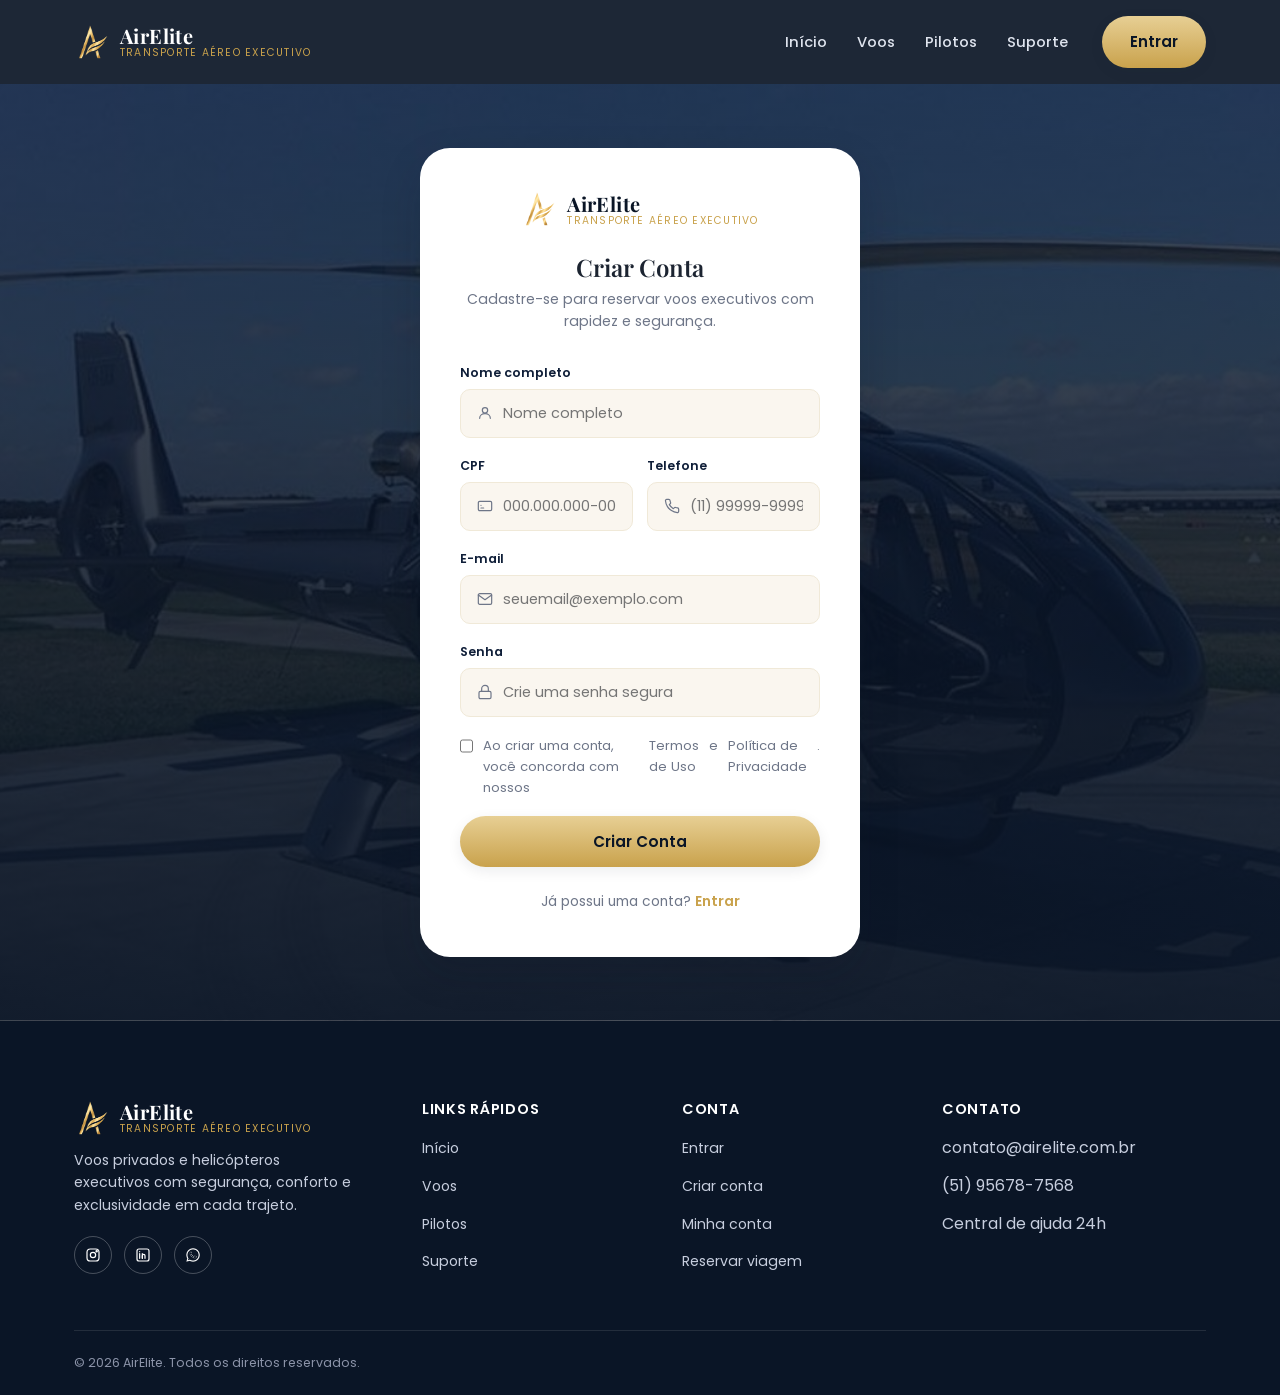
==== commit 70e81340: "Fiz o css e ajustei algund html, e achei alguns essro de digitação que eu havia cometido." ====
--- a/cadastro.html
+++ b/cadastro.html
@@ -1,5 +1,5 @@
 <!DOCTYPE html>
-<html lang="en">
+<html lang="pt-BR">
     <head>
     <meta charset="UTF-8">
     <meta name="viewport" content="width=device-width, initial-scale=1.0">
--- a/style.css
+++ b/style.css
@@ -0,0 +1,876 @@
+@import url('https://fonts.googleapis.com/css2?family=Playfair+Display:ital,wght@0,500;0,600;0,700;1,500&family=Poppins:wght@300;400;500;600;700&display=swap');
+
+:root{
+    --navy-900:#0a1526;
+    --navy-800:#0f1e38;
+    --navy-700:#16294a;
+    --gold:#c9a24c;
+    --gold-light:#e7cf94;
+    --cream:#faf6ef;
+    --cream-dark:#f0e9d8;
+    --ink:#1c2431;
+    --muted:#6e7688;
+    --maroon:#6d1f2c;
+    --white:#ffffff;
+
+    --radius-sm:10px;
+    --radius-md:18px;
+    --radius-lg:30px;
+    --radius-pill:999px;
+
+    --shadow-sm:0 4px 14px rgba(10,21,38,.08);
+    --shadow-md:0 16px 40px rgba(10,21,38,.16);
+
+    --font-display:'Playfair Display', serif;
+    --font-body:'Poppins', sans-serif;
+
+    --container:1180px;
+}
+
+*,*::before,*::after{ box-sizing:border-box; margin:0; padding: 0;}
+html{ scroll-behavior:smooth; }
+body{
+    font-family: var(--font-body);
+    color: var(--ink);
+    background: var(--cream);
+    line-height: 1.6;
+    overflow-x: hidden;
+    -webkit-font-smoothing:antialiased;
+}
+
+img{ max-width:100%; display:block; }
+a{ text-decoration:none; color:inherit; }
+ul{ list-style:none; }
+h1,h2,h3,h4{ font-family:var(--font-display); font-weight:600; line-height:1.15; }
+button{ font-family:inherit; cursor:pointer; border:none; background:none; }
+:focus-visible{ outline:2px solid var(--gold); outline-offset:3px; }
+
+.container{
+  width:100%;
+  max-width:var(--container);
+  margin-inline:auto;
+  padding-inline:24px;
+}
+
+.eyebrow{
+  font-size:.85rem;
+  letter-spacing:.14em;
+  text-transform:uppercase;
+  color:var(--gold);
+  font-weight:600;
+  margin-bottom:14px;
+}
+
+.divider-star{
+  display:flex;
+  align-items:center;
+  gap:14px;
+  margin:0 auto 18px;
+  width:min(220px,60%);
+}
+.divider-star::before,
+.divider-star::after{
+  content:"";
+  flex:1;
+  height:1px;
+  background:linear-gradient(90deg, transparent, var(--gold), transparent);
+}
+.divider-star span{
+  color:var(--gold);
+  font-size:1rem;
+}
+
+.section{ padding:96px 0; }
+.section-dark{ background:var(--navy-800); color:var(--white); }
+.section-header{ text-align:center; max-width:640px; margin:0 auto 56px; }
+.section-header h2{ font-size:clamp(1.9rem,3.4vw,2.6rem); margin-bottom:14px; }
+.section-header p{ color:var(--muted); }
+.section-dark .section-header p{ color:#c7cede; }
+
+.btn{
+  display:inline-flex;
+  align-items:center;
+  justify-content:center;
+  gap:8px;
+  padding:14px 28px;
+  border-radius:var(--radius-pill);
+  font-weight:600;
+  font-size:.95rem;
+  transition:transform .25s ease, box-shadow .25s ease, background .25s ease, color .25s ease;
+  white-space:nowrap;
+}
+.btn-lg{ padding:16px 34px; font-size:1rem; }
+.btn-gold{
+  background:linear-gradient(180deg, var(--gold-light), var(--gold));
+  color:var(--navy-900);
+  box-shadow:var(--shadow-sm);
+}
+.btn-gold:hover{ transform:translateY(-3px); box-shadow:var(--shadow-md); }
+.btn-outline{
+  border:1.5px solid rgba(255,255,255,.5);
+  color:var(--white);
+}
+.btn-outline:hover{ background:rgba(255,255,255,.1); transform:translateY(-3px); }
+.btn-outline-dark{
+  border:1.5px solid var(--navy-800);
+  color:var(--navy-800);
+}
+.btn-outline-dark:hover{ background:var(--navy-800); color:var(--white); }
+.btn-block{ width:100%; }
+.btn-maroon{
+  background:var(--maroon);
+  color:var(--white);
+}
+.btn-maroon:hover{ transform:translateY(-3px); box-shadow:var(--shadow-md); }
+
+.site-header{
+  position:sticky;
+  top:0;
+  z-index:50;
+  background:rgba(10,21,38,.92);
+  backdrop-filter:blur(8px);
+}
+.header-inner{
+  display:flex;
+  align-items:center;
+  justify-content:space-between;
+  gap:20px;
+  padding-block:16px;
+}
+.brand{
+  display:flex;
+  align-items:center;
+  gap:12px;
+  color:var(--white);
+}
+.brand img{ width:34px; height:34px; }
+.brand-text{ display:flex; flex-direction:column; line-height:1.1; }
+.brand-text strong{ font-family:var(--font-display); font-size:1.25rem; letter-spacing:.02em; }
+.brand-text span{ font-size:.65rem; letter-spacing:.12em; text-transform:uppercase; color:var(--gold); }
+
+.menu-toggle{ display:none; }
+.menu-btn{
+  display:none;
+  flex-direction:column;
+  gap:5px;
+  width:30px;
+  cursor:pointer;
+}
+.menu-btn span{ height:2px; width:100%; background:var(--white); border-radius:2px; transition:.3s; }
+
+.nav{
+  display:flex;
+  align-items:center;
+  gap:34px;
+}
+.nav-links{
+  display:flex;
+  gap:30px;
+}
+.nav-links a{
+  color:#dfe4ee;
+  font-size:.92rem;
+  font-weight:500;
+  position:relative;
+  transition:color .25s ease;
+}
+.nav-links a::after{
+  content:"";
+  position:absolute;
+  left:0; bottom:-6px;
+  width:0; height:2px;
+  background:var(--gold);
+  transition:width .25s ease;
+}
+.nav-links a:hover, .nav-links a.active{ color:var(--white); }
+.nav-links a:hover::after, .nav-links a.active::after{ width:100%; }
+
+.nav-extra{
+  color:#c7cede;
+  font-size:.88rem;
+  font-weight:500;
+  transition:color .25s ease;
+}
+.nav-extra:hover{ color:var(--gold); }
+
+.site-footer{ background:var(--navy-900); color:#c7cede; padding-top:80px; }
+.footer-grid{
+  display:grid;
+  grid-template-columns:1.4fr 1fr 1fr 1.2fr;
+  gap:40px;
+  padding-bottom:56px;
+  border-bottom:1px solid rgba(255,255,255,.1);
+}
+.footer-brand .brand{ margin-bottom:14px; }
+.footer-brand p{ font-size:.88rem; max-width:280px; margin-bottom:20px; }
+.social-row{ display:flex; gap:12px; }
+.social-row a{
+  width:38px; height:38px;
+  border-radius:50%;
+  border:1px solid rgba(255,255,255,.25);
+  display:flex; align-items:center; justify-content:center;
+  transition:background .25s ease, transform .25s ease;
+}
+.social-row a:hover{ background:var(--gold); transform:translateY(-3px); }
+.icon-img{ display:inline-block; object-fit:contain; flex-shrink:0; }
+.icon-inline{ width:13px; height:13px; vertical-align:-2px; }
+
+.overlap-hero{ margin-top:-70px; position:relative; }
+.section-flush{ padding-top:0; }
+.section-account{ padding-top:56px; }
+.spacer-sm{ margin-top:24px; }
+.spacer-md{ margin-top:36px; }
+.spacer-lg{ margin-top:80px; }
+.spacer-xl{ margin-top:96px; }
+.no-margin-bottom{ margin-bottom:0; }
+.link-gold{ color:var(--gold); font-weight:600; }
+.text-emphasis{ font-weight:600; color:var(--navy-800); }
+.qr-img{ width:120px; height:120px; }
+.field-input-textarea{ align-items:flex-start; }
+.textarea-plain{
+  border:none; background:none; outline:none; font-family:inherit;
+  font-size:.9rem; width:100%; resize:vertical;
+}
+.review-card .stars-static{ margin-bottom:8px; }
+
+.social-row .icon-img{ width:16px; height:16px; }
+.footer-col h4{ font-family:var(--font-body); font-size:.9rem; letter-spacing:.05em; text-transform:uppercase; color:var(--white); margin-bottom:18px; }
+.footer-col ul{ display:flex; flex-direction:column; gap:12px; }
+.footer-col a{ font-size:.88rem; transition:color .25s ease; }
+.footer-col a:hover{ color:var(--gold); }
+.footer-bottom{
+  display:flex;
+  flex-wrap:wrap;
+  gap:12px;
+  justify-content:space-between;
+  padding:22px 0;
+  font-size:.78rem;
+  color:#8b93a8;
+}
+
+@media (max-width:1024px){
+  .footer-grid{ grid-template-columns:1fr 1fr; }
+}
+
+@media (max-width:860px){
+  .menu-btn{ display:flex; }
+  .nav{
+    position:absolute;
+    top:100%; left:0; right:0;
+    background:var(--navy-900);
+    flex-direction:column;
+    align-items:stretch;
+    gap:0;
+    padding:10px 24px 26px;
+    display:none;
+    box-shadow:var(--shadow-md);
+  }
+  .nav-links{ flex-direction:column; gap:0; }
+  .nav-links a{ padding:14px 0; border-bottom:1px solid rgba(255,255,255,.08); }
+  .nav .btn{ margin-top:16px; }
+  .menu-toggle:checked ~ .nav{ display:flex; }
+}
+
+@media (max-width:640px){
+  .section{ padding:64px 0; }
+  .footer-grid{ grid-template-columns:1fr; gap:36px; }
+}
+
+@media (prefers-reduced-motion:reduce){
+  *{ transition:none !important; scroll-behavior:auto !important; }
+}
+
+.hero{
+  position:relative;
+  color:var(--white);
+  padding:120px 0 140px;
+  overflow:hidden;
+  background-color:var(--navy-900);
+  background-image:
+    linear-gradient(180deg, rgba(10,21,38,.55), rgba(10,21,38,.94)),
+    url('pasta-de-imagens/azul.jpg');
+  background-size:cover;
+  background-position:center 40%;
+  background-repeat:no-repeat;
+}
+.hero::before{
+  content:"";
+  position:absolute; inset:0;
+  background:
+    radial-gradient(2px 2px at 10% 20%, rgba(255,255,255,.55), transparent),
+    radial-gradient(1.5px 1.5px at 80% 15%, rgba(255,255,255,.4), transparent),
+    radial-gradient(1.5px 1.5px at 55% 70%, rgba(255,255,255,.3), transparent),
+    radial-gradient(2px 2px at 30% 85%, rgba(255,255,255,.35), transparent),
+    radial-gradient(1.5px 1.5px at 90% 60%, rgba(255,255,255,.3), transparent);
+  background-repeat:repeat;
+  background-size:340px 300px;
+  opacity:.55;
+  pointer-events:none;
+}
+.hero::after{
+  content:"";
+  position:absolute;
+  right:-10%; top:-20%;
+  width:60%; height:140%;
+  background:radial-gradient(circle, rgba(201,162,76,.2), transparent 65%);
+  pointer-events:none;
+}
+.hero-inner{ position:relative; max-width:740px; text-align:center; margin-inline:auto; }
+.hero h1{ font-size:clamp(2.5rem,5.6vw,4.2rem); margin-bottom:20px; }
+.hero h1 em{ color:var(--gold); font-style:italic; }
+.hero-sub{ color:#c7cede; font-size:1.08rem; max-width:540px; margin:0 auto 40px; }
+.hero-actions{ display:flex; flex-wrap:wrap; gap:16px; justify-content:center; margin-bottom:64px; }
+.hero-stats{
+  display:flex; flex-wrap:wrap; justify-content:center; gap:48px;
+  padding-top:36px; border-top:1px solid rgba(255,255,255,.12);
+}
+.stat{ display:flex; flex-direction:column; align-items:center; gap:4px; }
+.stat-num{ font-family:var(--font-display); font-size:1.9rem; color:var(--gold); }
+.stat-label{ font-size:.8rem; color:#b8c0d3; letter-spacing:.03em; }
+
+.features-grid{ display:grid; grid-template-columns:repeat(4,1fr); gap:28px; }
+.feature-card{
+  background:var(--white); border-radius:var(--radius-md); padding:32px 26px;
+  text-align:center; box-shadow:var(--shadow-sm);
+  transition:transform .3s ease, box-shadow .3s ease;
+}
+.feature-card:hover{ transform:translateY(-6px); box-shadow:var(--shadow-md); }
+.feature-icon{
+  width:58px; height:58px; margin:0 auto 18px; border-radius:50%;
+  display:flex; align-items:center; justify-content:center; background:var(--cream-dark);
+}
+.feature-icon .icon-img{ width:26px; height:26px; }
+.feature-card h3{ font-size:1.05rem; margin-bottom:8px; }
+.feature-card p{ color:var(--muted); font-size:.9rem; }
+
+
+.fleet-grid{ display:grid; grid-template-columns:repeat(3,1fr); gap:30px; }
+.fleet-card{
+  background:var(--white); border-radius:var(--radius-lg); overflow:hidden;
+  box-shadow:var(--shadow-sm); transition:transform .3s ease, box-shadow .3s ease;
+  display:flex; flex-direction:column;
+}
+.fleet-card:hover{ transform:translateY(-8px); box-shadow:var(--shadow-md); }
+.fleet-visual{ position:relative; height:170px; display:flex; align-items:flex-end; justify-content:flex-start; background-size:cover; background-position:center; }
+.fleet-visual .icon-img{
+  width:36px; height:36px; padding:8px; box-sizing:border-box;
+  background:rgba(255,255,255,.9); border-radius:50%;
+  margin:14px; backdrop-filter:blur(2px);
+}
+.fleet-visual.v1{ background-image:linear-gradient(135deg,rgba(22,41,74,.35),rgba(10,21,38,.65)), url('pasta-de-imagens/Bell-429.jpg'); background-color:#0a1526; }
+.fleet-visual.v2{ background-image:linear-gradient(135deg,rgba(42,60,99,.35),rgba(16,29,52,.65)), url('pasta-de-imagens/frota-phenom.jpg'); background-color:#101d34; }
+.fleet-visual.v3{ background-image:linear-gradient(135deg,rgba(28,48,80,.35),rgba(10,21,38,.65)), url('pasta-de-imagens/frota-h125.jpg'); background-color:#0a1526; }
+.fleet-badge{
+  position:absolute; top:16px; left:16px; background:var(--gold); color:var(--navy-900);
+  font-size:.68rem; font-weight:700; letter-spacing:.06em; text-transform:uppercase;
+  padding:5px 12px; border-radius:var(--radius-pill);
+}
+.fleet-body{ padding:24px 26px 28px; display:flex; flex-direction:column; gap:14px; flex:1; }
+.fleet-body h3{ font-size:1.15rem; }
+.fleet-specs{ display:flex; flex-wrap:wrap; gap:16px; color:var(--muted); font-size:.82rem; }
+.fleet-specs span{ display:flex; align-items:center; gap:6px; }
+.fleet-footer{
+  margin-top:auto; display:flex; align-items:center; justify-content:space-between;
+  gap:12px; padding-top:10px; border-top:1px solid var(--cream-dark);
+}
+.fleet-price small{ display:block; font-size:.72rem; color:var(--muted); }
+.fleet-price strong{ font-family:var(--font-display); font-size:1.25rem; color:var(--navy-800); }
+
+
+.destinos-grid{ display:grid; grid-template-columns:repeat(3,1fr); gap:28px; }
+.destino-card{
+  position:relative; border-radius:var(--radius-lg); overflow:hidden; height:280px;
+  display:flex; align-items:flex-end; color:var(--white); box-shadow:var(--shadow-sm);
+  transition:transform .3s ease, box-shadow .3s ease;
+  background-size:cover; background-position:center; background-repeat:no-repeat;
+}
+.destino-card:hover{ transform:translateY(-6px); box-shadow:var(--shadow-md); }
+.destino-card::before{
+  content:""; position:absolute; inset:0;
+  background:linear-gradient(180deg, rgba(10,21,38,.05), rgba(10,21,38,.85));
+}
+.destino-card.d1{ background-color:#8a4b6b; background-image:linear-gradient(135deg,rgba(224,164,88,.35),rgba(138,75,107,.55)), url('pasta-de-imagens/são-paulo.jpg'); }
+.destino-card.d2{ background-color:#5c3a63; background-image:linear-gradient(135deg,rgba(201,123,82,.35),rgba(92,58,99,.55)), url('pasta-de-imagens/rio-de-janeiro.jpg'); }
+.destino-card.d3{ background-color:#2c3e5c; background-image:linear-gradient(135deg,rgba(122,143,174,.35),rgba(44,62,92,.55)), url('pasta-de-imagens/belo-horizonte.jpg'); }
+.destino-info{ position:relative; padding:22px; width:100%; }
+.destino-info h3{ font-size:1.2rem; margin-bottom:4px; }
+.destino-info p{ font-size:.82rem; color:#e6e9f2; }
+.destino-heart{
+  position:absolute; top:16px; right:16px; width:34px; height:34px; border-radius:50%;
+  background:rgba(255,255,255,.85); display:flex; align-items:center; justify-content:center;
+}
+.destino-heart .icon-img{ width:15px; height:15px; }
+
+
+.steps{ display:grid; grid-template-columns:repeat(3,1fr); gap:36px; position:relative; }
+.step{ text-align:center; position:relative; }
+.step-num{
+  font-family:var(--font-display); font-size:1rem; color:var(--gold);
+  border:1.5px solid var(--gold); width:44px; height:44px; border-radius:50%;
+  display:flex; align-items:center; justify-content:center; margin:0 auto 18px;
+}
+.step h3{ font-size:1.05rem; margin-bottom:8px; }
+.step p{ color:var(--muted); font-size:.9rem; max-width:260px; margin-inline:auto; }
+
+.testimonial{
+  background:var(--cream-dark); border-radius:var(--radius-lg); padding:56px;
+  text-align:center; max-width:760px; margin-inline:auto;
+}
+.testimonial p{
+  font-family:var(--font-display); font-style:italic; font-size:clamp(1.1rem,2.4vw,1.4rem);
+  color:var(--navy-800); margin-bottom:24px;
+}
+.testimonial-author{ display:flex; flex-direction:column; gap:2px; }
+.testimonial-author strong{ font-size:.95rem; }
+.testimonial-author span{ font-size:.8rem; color:var(--muted); }
+
+.cta-band{
+  background:linear-gradient(135deg, var(--navy-900), var(--navy-700));
+  color:var(--white); text-align:center; padding:80px 24px;
+}
+.cta-band h2{ font-size:clamp(1.8rem,3.4vw,2.4rem); margin-bottom:16px; }
+.cta-band p{ color:#c7cede; max-width:480px; margin:0 auto 32px; }
+.cta-band .hero-actions{ margin-bottom:0; }
+
+.page-hero{
+  position:relative; color:var(--white); padding:70px 0 120px; text-align:center;
+  background-color:var(--navy-900); background-size:cover; background-position:center;
+  background-repeat:no-repeat;
+}
+.page-hero::before{ content:""; position:absolute; inset:0; background:linear-gradient(180deg, rgba(10,21,38,.65), rgba(10,21,38,.94)); }
+.page-hero .container{ position:relative; }
+.page-hero h1{ font-size:clamp(1.8rem,4vw,2.6rem); margin-bottom:10px; }
+.page-hero p{ color:#c7cede; }
+.back-link{ display:inline-flex; align-items:center; gap:8px; color:var(--gold); font-size:.85rem; margin-bottom:22px; }
+
+.search-card{
+  position:relative; background:var(--white); border-radius:var(--radius-lg);
+  box-shadow:var(--shadow-md); margin-top:-70px; padding:26px 30px;
+  display:flex; flex-wrap:wrap; gap:24px; align-items:center; justify-content:space-between;
+}
+.search-item{ display:flex; flex-direction:column; gap:4px; min-width:120px; }
+.search-item span{ font-size:.68rem; text-transform:uppercase; letter-spacing:.06em; color:var(--muted); }
+.search-item strong{ font-size:.92rem; color:var(--navy-800); }
+.search-divider{ width:1px; align-self:stretch; background:var(--cream-dark); }
+
+.aircraft-toggle{ display:flex; gap:16px; flex-wrap:wrap; margin:34px 0 8px; }
+.aircraft-option{ display:none; }
+.aircraft-label{
+  flex:1; min-width:180px; display:flex; align-items:center; gap:14px;
+  background:var(--white); border:1.5px solid var(--cream-dark); border-radius:var(--radius-md);
+  padding:16px 18px; cursor:pointer; transition:.25s ease;
+}
+.aircraft-label .icon-img{ width:26px; height:26px; flex-shrink:0; transition:.25s ease; }
+.aircraft-label strong{ display:block; font-size:.92rem; }
+.aircraft-label span{ font-size:.76rem; color:var(--muted); }
+.aircraft-option:checked + .aircraft-label{ border-color:var(--gold); background:var(--cream-dark); box-shadow:var(--shadow-sm); }
+.aircraft-option:checked + .aircraft-label .icon-img{ transform:scale(1.15); }
+
+.aircraft-toggle:has(#tipo-helicoptero:checked) ~ .results-grid .flight-card:not([data-tipo="helicoptero"]){ display:none; }
+.aircraft-toggle:has(#tipo-jato:checked) ~ .results-grid .flight-card:not([data-tipo="jato"]){ display:none; }
+
+.filters-row{ display:flex; gap:12px; overflow-x:auto; padding:34px 0 6px; scrollbar-width:none; }
+.filters-row::-webkit-scrollbar{ display:none; }
+.chip{
+  flex:0 0 auto; padding:10px 20px; border-radius:var(--radius-pill); background:var(--white);
+  border:1px solid var(--cream-dark); font-size:.85rem; font-weight:500; color:var(--muted);
+  transition:.25s ease; cursor:default;
+}
+.chip.active{ background:var(--navy-800); color:var(--white); border-color:var(--navy-800); }
+
+.results-grid{ display:grid; grid-template-columns:repeat(2,1fr); gap:26px; padding-top:20px; }
+.flight-card{
+  background:var(--white); border-radius:var(--radius-lg); box-shadow:var(--shadow-sm);
+  padding:24px; display:flex; flex-direction:column; gap:16px;
+  transition:transform .3s ease, box-shadow .3s ease;
+}
+.flight-card:hover{ transform:translateY(-6px); box-shadow:var(--shadow-md); }
+.flight-top{ display:flex; gap:16px; align-items:center; }
+.flight-visual{
+  width:76px; height:76px; border-radius:var(--radius-md); flex-shrink:0;
+  display:flex; align-items:flex-end; justify-content:flex-start;
+  background-size:cover; background-position:center; background-color:#0a1526;
+  background-image:linear-gradient(135deg,rgba(22,41,74,.35),rgba(10,21,38,.65)), url('pasta-de-imagens/helicoptero.img');
+}
+.flight-card[data-tipo="jato"] .flight-visual{
+  background-image:linear-gradient(135deg,rgba(22,41,74,.35),rgba(10,21,38,.65)), url('pasta-de-imagens/jato.img');
+}
+.flight-visual .icon-img{
+  width:24px; height:24px; padding:5px; box-sizing:border-box;
+  background:rgba(255,255,255,.9); border-radius:50%; margin:6px;
+}
+.flight-title strong{ display:block; font-size:1.05rem; }
+.flight-title span{ font-size:.8rem; color:var(--muted); }
+.pilot-row{ display:flex; align-items:center; gap:12px; padding-top:14px; border-top:1px solid var(--cream-dark); }
+.pilot-avatar{
+  width:40px; height:40px; border-radius:50%;
+  background-color:var(--gold);
+  background-image:linear-gradient(135deg, var(--gold-light), var(--gold));
+  color:var(--navy-900);
+  font-family:var(--font-display); font-weight:700; display:flex; align-items:center;
+  justify-content:center; font-size:.85rem; flex-shrink:0;
+  background-size:cover; background-position:center;
+}
+.pilot-avatar.foto-felipe{ background-image:url('pasta-de-imagens/piloto-felipe.jpg'), linear-gradient(135deg, var(--gold-light), var(--gold)); }
+.pilot-avatar.foto-adriana{ background-image:url('pasta-de-imagens/pilota-adriana.jpg'), linear-gradient(135deg, var(--gold-light), var(--gold)); }
+.pilot-avatar.foto-jon{ background-image:url('pasta-de-imagens/piloto-jon.jpg'), linear-gradient(135deg, var(--gold-light), var(--gold)); }
+.pilot-avatar.foto-rafael{ background-image:url('pasta-de-imagens/piloto-rafael.jpg'), linear-gradient(135deg, var(--gold-light), var(--gold)); }
+.pilot-avatar.foto-marcos{ background-image:url('pasta-de-imagens/piloto-marcos.jpg'), linear-gradient(135deg, var(--gold-light), var(--gold)); }
+.pilot-avatar.foto-juliana{ background-image:url('pasta-de-imagens/pilota-juliana.jpg'), linear-gradient(135deg, var(--gold-light), var(--gold)); }
+.pilot-avatar.foto-felipe span, .pilot-avatar.foto-adriana span, .pilot-avatar.foto-jon span,
+.pilot-avatar.foto-rafael span, .pilot-avatar.foto-marcos span, .pilot-avatar.foto-juliana span{ display:none; }
+.pilot-info strong{ font-size:.88rem; display:block; }
+.pilot-info span{ font-size:.78rem; color:var(--gold); }
+.flight-footer{ display:flex; align-items:center; justify-content:space-between; padding-top:14px; border-top:1px solid var(--cream-dark); }
+.flight-price small{ display:block; font-size:.7rem; color:var(--muted); }
+.flight-price strong{ font-family:var(--font-display); font-size:1.3rem; color:var(--navy-800); }
+
+.auth-section{
+  min-height:calc(100vh - 76px);
+  display:flex; align-items:center; justify-content:center;
+  background-color:var(--navy-900);
+  background-image:
+    linear-gradient(180deg, rgba(10,21,38,.75), rgba(10,21,38,.96)),
+    url('pasta-de-imagens/helicoptero.img');
+  background-size:cover; background-position:center;
+  padding:64px 24px;
+}
+.auth-card{
+  width:100%; max-width:440px; background:var(--white);
+  border-radius:var(--radius-lg); box-shadow:var(--shadow-md);
+  padding:44px 40px;
+}
+.auth-card .brand{ color:var(--navy-900); justify-content:center; margin-bottom:28px; }
+.auth-card .brand-text span{ color:var(--gold); }
+.auth-title{ text-align:center; margin-bottom:6px; font-size:1.5rem; }
+.auth-sub{ text-align:center; color:var(--muted); font-size:.88rem; margin-bottom:30px; }
+
+.field{ display:flex; flex-direction:column; gap:6px; margin-bottom:18px; }
+.field label{ font-size:.78rem; font-weight:600; color:var(--navy-800); }
+.field-input{
+  display:flex; align-items:center; gap:10px;
+  border:1.5px solid var(--cream-dark); background:var(--cream); border-radius:var(--radius-sm);
+  padding:13px 16px; transition:border-color .25s ease, background .25s ease;
+}
+.field-input:focus-within{ border-color:var(--gold); background:var(--white); }
+.field-input .icon-img{ width:16px; height:16px; flex-shrink:0; }
+.field-input input, .field-input select{
+  border:none; background:none; outline:none; font-family:inherit; font-size:.9rem;
+  color:var(--ink); width:100%;
+}
+.field-row{ display:flex; gap:14px; }
+.field-row .field{ flex:1; }
+
+.form-meta{ display:flex; justify-content:flex-end; margin:-10px 0 20px; }
+.form-meta a{ font-size:.8rem; color:var(--gold); font-weight:500; }
+
+.auth-divider{
+  display:flex; align-items:center; gap:14px; margin:24px 0;
+  color:var(--muted); font-size:.78rem; text-transform:uppercase; letter-spacing:.05em;
+}
+.auth-divider::before, .auth-divider::after{ content:""; flex:1; height:1px; background:var(--cream-dark); }
+
+.social-btn{
+  display:flex; align-items:center; justify-content:center; gap:10px;
+  border:1.5px solid var(--cream-dark); border-radius:var(--radius-pill);
+  padding:13px; font-size:.88rem; font-weight:500; color:var(--ink);
+  margin-bottom:12px; transition:.25s ease;
+}
+.social-btn:hover{ border-color:var(--gold); background:var(--cream); }
+.social-btn .icon-img{ width:18px; height:18px; }
+
+.auth-switch{ text-align:center; font-size:.86rem; color:var(--muted); margin-top:24px; }
+.auth-switch a{ color:var(--gold); font-weight:600; }
+.terms-note{ text-align:center; font-size:.74rem; color:var(--muted); margin-top:18px; }
+
+.check-row{ display:flex; align-items:flex-start; gap:10px; margin-bottom:18px; font-size:.82rem; color:var(--muted); }
+.check-row input{ margin-top:3px; accent-color:var(--gold); width:16px; height:16px; }
+
+.pilot-choice-grid{ display:grid; grid-template-columns:repeat(3,1fr); gap:26px; }
+.pilot-choice{ display:block; cursor:pointer; }
+.pilot-choice input{ display:none; }
+.pilot-choice-card{
+  background:var(--white); border-radius:var(--radius-lg); box-shadow:var(--shadow-sm);
+  padding:28px 24px; text-align:center; border:2px solid transparent;
+  transition:transform .3s ease, box-shadow .3s ease, border-color .25s ease;
+}
+.pilot-choice input:checked + .pilot-choice-card{
+  border-color:var(--gold); box-shadow:var(--shadow-md); transform:translateY(-6px);
+}
+.pilot-choice-card:hover{ transform:translateY(-6px); box-shadow:var(--shadow-md); }
+.pilot-choice-avatar{
+  width:84px; height:84px; border-radius:50%; margin:0 auto 16px;
+  background-color:var(--gold);
+  background-image:linear-gradient(135deg, var(--gold-light), var(--gold));
+  background-size:cover; background-position:center;
+  color:var(--navy-900);
+  font-family:var(--font-display); font-weight:700; font-size:1.5rem;
+  display:flex; align-items:center; justify-content:center; position:relative;
+}
+.pilot-choice-avatar.foto-felipe{ background-image:url('pasta-de-imagens/piloto-rafael.jpg'), linear-gradient(135deg, var(--gold-light), var(--gold)); }
+.pilot-choice-avatar.foto-adriana{ background-image:url('pasta-de-imagens/pilota-adriana.jpg'), linear-gradient(135deg, var(--gold-light), var(--gold)); }
+.pilot-choice-avatar.foto-jon{ background-image:url('pasta-de-imagens/piloto-jon.jpg'), linear-gradient(135deg, var(--gold-light), var(--gold)); }
+.pilot-choice-avatar.foto-rafael{ background-image:url('pasta-de-imagens/piloto-rafael.jpg'), linear-gradient(135deg, var(--gold-light), var(--gold)); }
+.pilot-choice-avatar.foto-marcos{ background-image:url('pasta-de-imagens/piloto-marcos.jpg'), linear-gradient(135deg, var(--gold-light), var(--gold)); }
+.pilot-choice-avatar.foto-juliana{ background-image:url('pasta-de-imagens/pilota-juliana.jpg'), linear-gradient(135deg, var(--gold-light), var(--gold)); }
+.pilot-choice-avatar.foto-felipe span.avatar-letters, .pilot-choice-avatar.foto-adriana span.avatar-letters,
+.pilot-choice-avatar.foto-jon span.avatar-letters, .pilot-choice-avatar.foto-rafael span.avatar-letters,
+.pilot-choice-avatar.foto-marcos span.avatar-letters, .pilot-choice-avatar.foto-juliana span.avatar-letters{ display:none; }
+.pilot-verified{
+  position:absolute; bottom:-2px; right:-2px; width:24px; height:24px; border-radius:50%;
+  background:var(--navy-800); color:var(--white); display:flex; align-items:center; justify-content:center;
+  border:2px solid var(--white); font-size:.7rem;
+}
+.pilot-choice-card h3{ font-size:1.05rem; margin-bottom:2px; }
+.pilot-choice-card .pilot-role{ font-size:.78rem; color:var(--gold); display:block; margin-bottom:12px; }
+.pilot-choice-stats{ display:flex; justify-content:center; gap:18px; margin-bottom:14px; font-size:.78rem; color:var(--muted); }
+.pilot-choice-stats strong{ display:block; color:var(--navy-800); font-size:.92rem; }
+.pilot-select-btn{
+  display:inline-block; width:100%; padding:11px; border-radius:var(--radius-pill);
+  border:1.5px solid var(--navy-800); font-size:.85rem; font-weight:600; color:var(--navy-800);
+  transition:.25s ease;
+}
+.pilot-choice input:checked + .pilot-choice-card .pilot-select-btn{ background:var(--navy-800); color:var(--white); }
+
+.stars-static{ color:var(--gold); letter-spacing:2px; font-size:.95rem; }
+
+.reviews-grid{ display:grid; grid-template-columns:repeat(3,1fr); gap:20px; }
+.review-card{ background:var(--white); border-radius:var(--radius-md); padding:22px; box-shadow:var(--shadow-sm); }
+.review-head{ display:flex; align-items:center; gap:12px; margin-bottom:12px; }
+.review-avatar{
+  width:38px; height:38px; border-radius:50%; background:var(--cream-dark); color:var(--navy-800);
+  font-family:var(--font-display); font-weight:700; font-size:.82rem;
+  display:flex; align-items:center; justify-content:center; flex-shrink:0;
+}
+.review-head strong{ display:block; font-size:.88rem; }
+.review-head span{ font-size:.72rem; color:var(--muted); }
+.review-card p{ color:var(--muted); font-size:.88rem; }
+.rate-card{
+  background:var(--white); border-radius:var(--radius-lg); box-shadow:var(--shadow-sm);
+  padding:40px; max-width:640px; margin-inline:auto; text-align:center;
+}
+.star-rating{ display:inline-flex; flex-direction:row-reverse; gap:6px; margin:18px 0 28px; }
+.star-rating input{ display:none; }
+.star-rating label{
+  font-size:2.1rem; line-height:1; color:var(--cream-dark); cursor:pointer;
+  transition:color .2s ease; user-select:none;
+}
+.star-rating input:checked ~ label,
+.star-rating label:hover,
+.star-rating label:hover ~ label{ color:var(--gold); }
+.rate-form .field{ text-align:left; }
+
+.account-header{
+  display:flex; align-items:center; gap:24px; flex-wrap:wrap;
+  background:var(--navy-800); color:var(--white); border-radius:var(--radius-lg);
+  padding:36px; margin-bottom:36px;
+}
+.account-avatar{
+  width:88px; height:88px; border-radius:50%; flex-shrink:0;
+  background:linear-gradient(135deg, var(--gold-light), var(--gold)); color:var(--navy-900);
+  font-family:var(--font-display); font-weight:700; font-size:1.7rem;
+  display:flex; align-items:center; justify-content:center;
+}
+.account-info{ flex:1; min-width:200px; }
+.account-info h2{ font-size:1.4rem; margin-bottom:4px; }
+.account-info span{ display:block; font-size:.86rem; color:#c7cede; }
+.account-badge{
+  display:inline-flex; align-items:center; gap:6px; background:var(--gold); color:var(--navy-900);
+  font-size:.72rem; font-weight:700; letter-spacing:.04em; text-transform:uppercase;
+  padding:6px 14px; border-radius:var(--radius-pill); margin-top:10px;
+}
+
+.stats-band{ display:grid; grid-template-columns:repeat(4,1fr); gap:20px; margin-bottom:44px; }
+.stats-band .stat-card{
+  background:var(--white); border-radius:var(--radius-md); box-shadow:var(--shadow-sm);
+  padding:22px; text-align:center;
+}
+.stats-band .stat-card strong{ display:block; font-family:var(--font-display); font-size:1.6rem; color:var(--navy-800); }
+.stats-band .stat-card span{ font-size:.78rem; color:var(--muted); }
+
+.tabs{ display:flex; gap:10px; margin-bottom:28px; flex-wrap:wrap; }
+.tab-input{ display:none; }
+.tab-label{
+  padding:12px 22px; border-radius:var(--radius-pill); background:var(--white);
+  border:1px solid var(--cream-dark); font-size:.88rem; font-weight:600; color:var(--muted);
+  cursor:pointer; transition:.25s ease;
+}
+#tab-perfil:checked ~ .tabs label[for="tab-perfil"],
+#tab-preferencias:checked ~ .tabs label[for="tab-preferencias"],
+#tab-seguranca:checked ~ .tabs label[for="tab-seguranca"]{
+  background:var(--navy-800); color:var(--white); border-color:var(--navy-800);
+}
+.tab-panel{ display:none; }
+#tab-perfil:checked ~ .tab-panel.panel-perfil,
+#tab-preferencias:checked ~ .tab-panel.panel-preferencias,
+#tab-seguranca:checked ~ .tab-panel.panel-seguranca{ display:block; }
+
+.settings-list{ display:flex; flex-direction:column; gap:12px; }
+.settings-item{
+  display:flex; align-items:center; gap:16px; background:var(--white);
+  border-radius:var(--radius-md); padding:18px 20px; box-shadow:var(--shadow-sm);
+  transition:transform .25s ease, box-shadow .25s ease;
+}
+.settings-item:hover{ transform:translateX(4px); box-shadow:var(--shadow-md); }
+.settings-icon{
+  width:42px; height:42px; border-radius:50%; background:var(--cream-dark); flex-shrink:0;
+  display:flex; align-items:center; justify-content:center;
+}
+.settings-icon .icon-img{ width:19px; height:19px; }
+.settings-text{ flex:1; }
+.settings-text strong{ display:block; font-size:.92rem; }
+.settings-text span{ font-size:.78rem; color:var(--muted); }
+.settings-item .chevron{ color:var(--muted); font-size:1.1rem; }
+
+.support-grid{ display:grid; grid-template-columns:1fr 1fr; gap:22px; margin-bottom:56px; }
+.support-card{
+  background:var(--white); border-radius:var(--radius-md); box-shadow:var(--shadow-sm);
+  padding:26px; display:flex; align-items:center; gap:16px;
+  transition:transform .25s ease, box-shadow .25s ease;
+}
+.support-card:hover{ transform:translateY(-4px); box-shadow:var(--shadow-md); }
+.support-card .settings-icon{ width:48px; height:48px; }
+.support-card .settings-icon .icon-img{ width:22px; height:22px; }
+.support-card strong{ display:block; font-size:.95rem; }
+.support-card span{ font-size:.8rem; color:var(--muted); }
+
+.faq-list{ display:flex; flex-direction:column; gap:12px; max-width:760px; margin-inline:auto; }
+.faq-item{ background:var(--white); border-radius:var(--radius-md); box-shadow:var(--shadow-sm); overflow:hidden; }
+.faq-item summary{
+  padding:20px 24px; font-size:.95rem; font-weight:600; cursor:pointer;
+  display:flex; align-items:center; justify-content:space-between; list-style:none;
+}
+.faq-item summary::-webkit-details-marker{ display:none; }
+.faq-item summary::after{ content:"+"; font-size:1.3rem; color:var(--gold); transition:transform .25s ease; }
+.faq-item[open] summary::after{ transform:rotate(45deg); }
+.faq-item p{ padding:0 24px 20px; color:var(--muted); font-size:.88rem; }
+
+.chat-window{
+  background:var(--white); border-radius:var(--radius-lg); box-shadow:var(--shadow-md);
+  max-width:560px; margin:0 auto 20px; overflow:hidden;
+}
+.chat-header{ background:var(--navy-800); color:var(--white); padding:18px 22px; display:flex; align-items:center; gap:12px; }
+.chat-header .pilot-avatar{ width:38px; height:38px; }
+.chat-header strong{ display:block; font-size:.92rem; }
+.chat-header span{ font-size:.72rem; color:#9fe0b0; display:flex; align-items:center; gap:5px; }
+.chat-header span::before{ content:""; width:7px; height:7px; border-radius:50%; background:#4ade80; }
+.chat-body{ padding:24px; display:flex; flex-direction:column; gap:14px; background:var(--cream); }
+.chat-bubble{ max-width:75%; padding:12px 16px; border-radius:16px; font-size:.86rem; line-height:1.5; }
+.chat-bubble.in{ align-self:flex-start; background:var(--white); border-bottom-left-radius:4px; box-shadow:var(--shadow-sm); }
+.chat-bubble.out{ align-self:flex-end; background:var(--navy-800); color:var(--white); border-bottom-right-radius:4px; }
+.chat-input-row{ display:flex; gap:10px; padding:16px; background:var(--white); border-top:1px solid var(--cream-dark); }
+.chat-input-row input{
+  flex:1; border:1.5px solid var(--cream-dark); border-radius:var(--radius-pill);
+  padding:11px 18px; font-family:inherit; font-size:.86rem; background:var(--cream);
+}
+.chat-input-row button{
+  width:42px; height:42px; border-radius:50%; background:var(--gold); color:var(--navy-900);
+  display:flex; align-items:center; justify-content:center; flex-shrink:0;
+}
+
+.booking-stepper{
+  display:flex; align-items:center; justify-content:center; gap:0; margin-bottom:50px; flex-wrap:wrap;
+}
+.booking-step{ display:flex; flex-direction:column; align-items:center; gap:8px; position:relative; padding:0 22px; }
+.booking-step .step-circle{
+  width:38px; height:38px; border-radius:50%; display:flex; align-items:center; justify-content:center;
+  font-family:var(--font-display); font-weight:700; font-size:.92rem;
+  background:var(--cream-dark); color:var(--muted); border:1.5px solid var(--cream-dark);
+}
+.booking-step.done .step-circle{ background:var(--gold); color:var(--navy-900); border-color:var(--gold); }
+.booking-step.active .step-circle{ background:var(--navy-800); color:var(--white); border-color:var(--navy-800); }
+.booking-step span.step-label{ font-size:.78rem; color:var(--muted); font-weight:600; }
+.booking-step.active span.step-label{ color:var(--navy-800); }
+.booking-step::after{
+  content:""; position:absolute; top:19px; left:100%; width:44px; height:2px; background:var(--cream-dark);
+}
+.booking-step:last-child::after{ display:none; }
+
+.booking-card-block{
+  background:var(--white); border-radius:var(--radius-lg); box-shadow:var(--shadow-sm);
+  padding:36px; margin-bottom:32px;
+}
+.booking-card-block h3{ font-size:1.15rem; margin-bottom:22px; display:flex; align-items:center; gap:10px; }
+.booking-card-block h3 .step-mini{
+  width:26px; height:26px; border-radius:50%; background:var(--navy-800); color:var(--white);
+  font-size:.75rem; display:inline-flex; align-items:center; justify-content:center; flex-shrink:0;
+}
+
+.pilot-summary{
+  display:flex; align-items:center; gap:18px; flex-wrap:wrap; background:var(--cream); border-radius:var(--radius-md); padding:20px;
+}
+.pilot-summary .pilot-avatar{ width:64px; height:64px; font-size:1.1rem; }
+.pilot-summary-info{ flex:1; min-width:160px; }
+.pilot-summary-info strong{ display:block; font-size:1.05rem; }
+.pilot-summary-info span{ font-size:.84rem; color:var(--gold); }
+.pilot-summary .btn{ flex-shrink:0; }
+
+.payment-fields{ margin-top:24px; }
+
+.booking-summary-box{ background:var(--cream); border-radius:var(--radius-md); padding:22px 24px; margin-top:24px; }
+.booking-row{ display:flex; justify-content:space-between; font-size:.88rem; color:var(--muted); padding:7px 0; }
+.booking-row.total{ color:var(--navy-800); font-weight:700; font-size:1rem; padding-top:14px; margin-top:6px; border-top:1px solid var(--cream-dark); }
+
+.confirm-banner{
+  text-align:center; background:linear-gradient(135deg, var(--navy-900), var(--navy-700)); color:var(--white);
+  border-radius:var(--radius-lg); padding:44px 32px; margin-bottom:32px;
+}
+.confirm-banner .check-icon{
+  width:64px; height:64px; border-radius:50%; background:var(--gold); color:var(--navy-900);
+  font-size:1.8rem; display:flex; align-items:center; justify-content:center; margin:0 auto 16px;
+}
+.confirm-banner h2{ font-size:1.5rem; margin-bottom:8px; }
+.confirm-banner p{ color:#c7cede; margin-bottom:18px; }
+.confirm-code{
+  display:inline-flex; align-items:center; gap:10px; background:rgba(255,255,255,.1);
+  padding:10px 20px; border-radius:var(--radius-pill); font-family:var(--font-display); letter-spacing:.05em;
+}
+
+.trip-data-grid{ display:grid; grid-template-columns:repeat(2,1fr); gap:20px; margin-bottom:24px; }
+.trip-data-item{ background:var(--cream); border-radius:var(--radius-sm); padding:16px 18px; }
+.trip-data-item span{ display:block; font-size:.7rem; text-transform:uppercase; letter-spacing:.05em; color:var(--muted); margin-bottom:4px; }
+.trip-data-item strong{ font-size:.95rem; color:var(--navy-800); }
+
+.qr-box{
+  display:flex; flex-direction:column; align-items:center; gap:12px; text-align:center;
+  background:var(--cream); border:1.5px dashed var(--cream-dark); border-radius:var(--radius-md);
+  padding:28px; margin-bottom:24px;
+}
+.qr-visual{
+  width:140px; height:140px; border-radius:var(--radius-sm); background:var(--white);
+  display:flex; align-items:center; justify-content:center; font-size:4rem; box-shadow:var(--shadow-sm);
+}
+.qr-box strong{ font-family:var(--font-display); letter-spacing:.05em; color:var(--navy-800); }
+.qr-box span{ font-size:.8rem; color:var(--muted); }
+
+@media (max-width:1024px){
+  .fleet-grid, .destinos-grid, .results-grid, .pilot-choice-grid, .reviews-grid{ grid-template-columns:repeat(2,1fr); }
+  .features-grid{ grid-template-columns:repeat(2,1fr); }
+  .stats-band{ grid-template-columns:repeat(2,1fr); }
+  .support-grid{ grid-template-columns:1fr; }
+}
+
+@media (max-width:860px){
+  .steps{ grid-template-columns:1fr; gap:44px; }
+  .search-card{ flex-direction:column; align-items:stretch; }
+  .search-divider{ display:none; }
+  .field-row{ flex-direction:column; gap:0; }
+}
+
+@media (max-width:640px){
+  .fleet-grid, .destinos-grid, .results-grid, .features-grid, .pilot-choice-grid, .reviews-grid{ grid-template-columns:1fr; }
+  .hero{ padding:90px 0 90px; }
+  .hero-stats{ gap:28px; }
+  .testimonial{ padding:36px 22px; }
+  .flight-top{ flex-wrap:wrap; }
+  .auth-card{ padding:32px 24px; }
+  .account-header{ padding:26px; }
+  .stats-band{ grid-template-columns:1fr 1fr; }
+  .rate-card{ padding:26px 20px; }
+  .star-rating label{ font-size:1.7rem; }
+  .booking-card-block{ padding:22px; }
+  .trip-data-grid{ grid-template-columns:1fr; }
+  .booking-step{ padding:0 12px; }
+  .booking-step::after{ width:24px; }
+  .pilot-summary{ flex-direction:column; text-align:center; }
+}
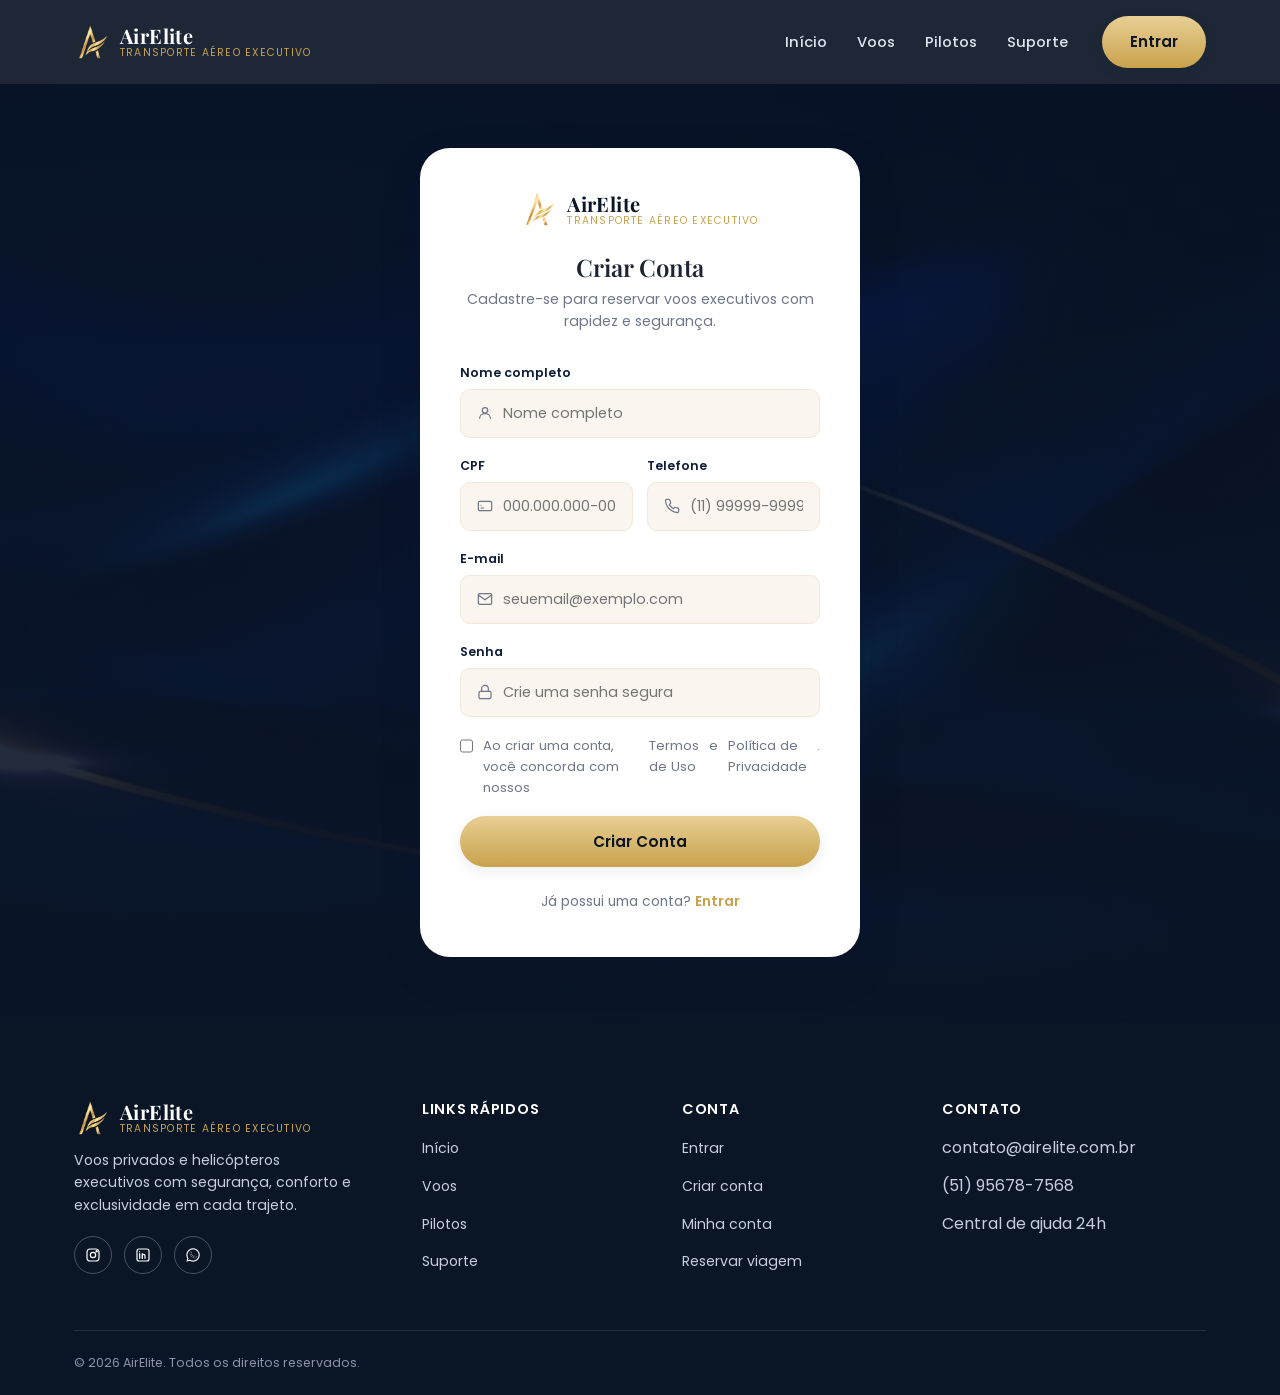
==== commit 71d23e4c: "Atualizei o css colocando ele dentro de uma pasta para ele não ficar solto junto dos html e agora co" ====
--- a/cadastro.html
+++ b/cadastro.html
@@ -3,7 +3,7 @@
     <head>
     <meta charset="UTF-8">
     <meta name="viewport" content="width=device-width, initial-scale=1.0">
-    <link rel="stylesheet" href="style.css">
+    <link rel="stylesheet" href="/pasta-de-estilo/style.css">
     <title>AirElite</title>
     </head>
     <body>
--- a/pasta-de-estilo/style.css
+++ b/pasta-de-estilo/style.css
@@ -0,0 +1,910 @@
+@import url('https://fonts.googleapis.com/css2?family=Playfair+Display:ital,wght@0,500;0,600;0,700;1,500&family=Poppins:wght@300;400;500;600;700&display=swap');
+
+:root{
+    --navy-900:#0a1526;
+    --navy-800:#0f1e38;
+    --navy-700:#16294a;
+    --gold:#c9a24c;
+    --gold-light:#e7cf94;
+    --cream:#faf6ef;
+    --cream-dark:#f0e9d8;
+    --ink:#1c2431;
+    --muted:#6e7688;
+    --maroon:#6d1f2c;
+    --white:#ffffff;
+
+    --radius-sm:10px;
+    --radius-md:18px;
+    --radius-lg:30px;
+    --radius-pill:999px;
+
+    --shadow-sm:0 4px 14px rgba(10,21,38,.08);
+    --shadow-md:0 16px 40px rgba(10,21,38,.16);
+
+    --font-display:'Playfair Display', serif;
+    --font-body:'Poppins', sans-serif;
+
+    --container:1180px;
+}
+
+*,*::before,*::after{ box-sizing:border-box; margin:0; padding: 0;}
+html{ scroll-behavior:smooth; }
+body{
+    font-family: var(--font-body);
+    color: var(--ink);
+    background: var(--cream);
+    line-height: 1.6;
+    overflow-x: hidden;
+    -webkit-font-smoothing:antialiased;
+}
+
+img{ max-width:100%; display:block; }
+a{ text-decoration:none; color:inherit; }
+ul{ list-style:none; }
+h1,h2,h3,h4{ font-family:var(--font-display); font-weight:600; line-height:1.15; }
+button{ font-family:inherit; cursor:pointer; border:none; background:none; }
+:focus-visible{ outline:2px solid var(--gold); outline-offset:3px; }
+
+.container{
+  width:100%;
+  max-width:var(--container);
+  margin-inline:auto;
+  padding-inline:24px;
+}
+
+.eyebrow{
+  font-size:.85rem;
+  letter-spacing:.14em;
+  text-transform:uppercase;
+  color:var(--gold);
+  font-weight:600;
+  margin-bottom:14px;
+}
+
+.divider-star{
+  display:flex;
+  align-items:center;
+  gap:14px;
+  margin:0 auto 18px;
+  width:min(220px,60%);
+}
+.divider-star::before,
+.divider-star::after{
+  content:"";
+  flex:1;
+  height:1px;
+  background:linear-gradient(90deg, transparent, var(--gold), transparent);
+}
+.divider-star span{
+  color:var(--gold);
+  font-size:1rem;
+}
+
+.section{ padding:96px 0; }
+.section-dark{ background:var(--navy-800); color:var(--white); }
+.section-header{ text-align:center; max-width:640px; margin:0 auto 56px; }
+.section-header h2{ font-size:clamp(1.9rem,3.4vw,2.6rem); margin-bottom:14px; }
+.section-header p{ color:var(--muted); }
+.section-dark .section-header p{ color:#c7cede; }
+
+.btn{
+  display:inline-flex;
+  align-items:center;
+  justify-content:center;
+  gap:8px;
+  padding:14px 28px;
+  border-radius:var(--radius-pill);
+  font-weight:600;
+  font-size:.95rem;
+  transition:transform .25s ease, box-shadow .25s ease, background .25s ease, color .25s ease;
+  white-space:nowrap;
+}
+.btn-lg{ padding:16px 34px; font-size:1rem; }
+.btn-gold{
+  background:linear-gradient(180deg, var(--gold-light), var(--gold));
+  color:var(--navy-900);
+  box-shadow:var(--shadow-sm);
+}
+.btn-gold:hover{ transform:translateY(-3px); box-shadow:var(--shadow-md); }
+.btn-outline{
+  border:1.5px solid rgba(255,255,255,.5);
+  color:var(--white);
+}
+.btn-outline:hover{ background:rgba(255,255,255,.1); transform:translateY(-3px); }
+.btn-outline-dark{
+  border:1.5px solid var(--navy-800);
+  color:var(--navy-800);
+}
+.btn-outline-dark:hover{ background:var(--navy-800); color:var(--white); }
+.btn-block{ width:100%; }
+.btn-maroon{
+  background:var(--maroon);
+  color:var(--white);
+}
+.btn-maroon:hover{ transform:translateY(-3px); box-shadow:var(--shadow-md); }
+
+.site-header{
+  position:sticky;
+  top:0;
+  z-index:50;
+  background:rgba(10,21,38,.92);
+  backdrop-filter:blur(8px);
+}
+.header-inner{
+  display:flex;
+  align-items:center;
+  justify-content:space-between;
+  gap:20px;
+  padding-block:16px;
+}
+.brand{
+  display:flex;
+  align-items:center;
+  gap:12px;
+  color:var(--white);
+}
+.brand img{ width:34px; height:34px; }
+.brand-text{ display:flex; flex-direction:column; line-height:1.1; }
+.brand-text strong{ font-family:var(--font-display); font-size:1.25rem; letter-spacing:.02em; }
+.brand-text span{ font-size:.65rem; letter-spacing:.12em; text-transform:uppercase; color:var(--gold); }
+
+.menu-toggle{ display:none; }
+.menu-btn{
+  display:none;
+  flex-direction:column;
+  gap:5px;
+  width:30px;
+  cursor:pointer;
+}
+.menu-btn span{ height:2px; width:100%; background:var(--white); border-radius:2px; transition:.3s; }
+
+.nav{
+  display:flex;
+  align-items:center;
+  gap:34px;
+}
+.nav-links{
+  display:flex;
+  gap:30px;
+}
+.nav-links a{
+  color:#dfe4ee;
+  font-size:.92rem;
+  font-weight:500;
+  position:relative;
+  transition:color .25s ease;
+}
+.nav-links a::after{
+  content:"";
+  position:absolute;
+  left:0; bottom:-6px;
+  width:0; height:2px;
+  background:var(--gold);
+  transition:width .25s ease;
+}
+.nav-links a:hover, .nav-links a.active{ color:var(--white); }
+.nav-links a:hover::after, .nav-links a.active::after{ width:100%; }
+
+.nav-extra{
+  color:#c7cede;
+  font-size:.88rem;
+  font-weight:500;
+  transition:color .25s ease;
+}
+.nav-extra:hover{ color:var(--gold); }
+
+.site-footer{ background:var(--navy-900); color:#c7cede; padding-top:80px; }
+.footer-grid{
+  display:grid;
+  grid-template-columns:1.4fr 1fr 1fr 1.2fr;
+  gap:40px;
+  padding-bottom:56px;
+  border-bottom:1px solid rgba(255,255,255,.1);
+}
+.footer-brand .brand{ margin-bottom:14px; }
+.footer-brand p{ font-size:.88rem; max-width:280px; margin-bottom:20px; }
+.social-row{ display:flex; gap:12px; }
+.social-row a{
+  width:38px; height:38px;
+  border-radius:50%;
+  border:1px solid rgba(255,255,255,.25);
+  display:flex; align-items:center; justify-content:center;
+  transition:background .25s ease, transform .25s ease;
+}
+.social-row a:hover{ background:var(--gold); transform:translateY(-3px); }
+.icon-img{ display:inline-block; object-fit:contain; flex-shrink:0; }
+.icon-inline{ width:13px; height:13px; vertical-align:-2px; }
+
+.overlap-hero{ margin-top:-70px; position:relative; }
+.section-flush{ padding-top:0; }
+.section-account{ padding-top:56px; }
+.spacer-sm{ margin-top:24px; }
+.spacer-md{ margin-top:36px; }
+.spacer-lg{ margin-top:80px; }
+.spacer-xl{ margin-top:96px; }
+.no-margin-bottom{ margin-bottom:0; }
+.link-gold{ color:var(--gold); font-weight:600; }
+.text-emphasis{ font-weight:600; color:var(--navy-800); }
+.qr-img{ width:120px; height:120px; }
+.field-input-textarea{ align-items:flex-start; }
+.textarea-plain{
+  border:none; background:none; outline:none; font-family:inherit;
+  font-size:.9rem; width:100%; resize:vertical;
+}
+.review-card .stars-static{ margin-bottom:8px; }
+
+.social-row .icon-img{ width:16px; height:16px; }
+.footer-col h4{ font-family:var(--font-body); font-size:.9rem; letter-spacing:.05em; text-transform:uppercase; color:var(--white); margin-bottom:18px; }
+.footer-col ul{ display:flex; flex-direction:column; gap:12px; }
+.footer-col a{ font-size:.88rem; transition:color .25s ease; }
+.footer-col a:hover{ color:var(--gold); }
+.footer-bottom{
+  display:flex;
+  flex-wrap:wrap;
+  gap:12px;
+  justify-content:space-between;
+  padding:22px 0;
+  font-size:.78rem;
+  color:#8b93a8;
+}
+
+@media (max-width:1024px){
+  .footer-grid{ grid-template-columns:1fr 1fr; }
+}
+
+@media (max-width:860px){
+  .menu-btn{ display:flex; }
+  .nav{
+    position:absolute;
+    top:100%; left:0; right:0;
+    background:var(--navy-900);
+    flex-direction:column;
+    align-items:stretch;
+    gap:0;
+    padding:10px 24px 26px;
+    display:none;
+    box-shadow:var(--shadow-md);
+  }
+  .nav-links{ flex-direction:column; gap:0; }
+  .nav-links a{ padding:14px 0; border-bottom:1px solid rgba(255,255,255,.08); }
+  .nav .btn{ margin-top:16px; }
+  .menu-toggle:checked ~ .nav{ display:flex; }
+}
+
+@media (max-width:640px){
+  .section{ padding:64px 0; }
+  .footer-grid{ grid-template-columns:1fr; gap:36px; }
+}
+
+@media (prefers-reduced-motion:reduce){
+  *{ transition:none !important; scroll-behavior:auto !important; }
+}
+
+.hero{
+  position:relative;
+  color:var(--white);
+  padding:120px 0 140px;
+  overflow:hidden;
+  background-color:var(--navy-900);
+  background-image:
+    linear-gradient(180deg, rgba(10,21,38,.55), rgba(10,21,38,.94)),
+    url('/pasta-de-imagens/azul.jpg');
+  background-size:cover;
+  background-position:center 40%;
+  background-repeat:no-repeat;
+}
+.hero::before{
+  content:"";
+  position:absolute; inset:0;
+  background:
+    radial-gradient(2px 2px at 10% 20%, rgba(255,255,255,.55), transparent),
+    radial-gradient(1.5px 1.5px at 80% 15%, rgba(255,255,255,.4), transparent),
+    radial-gradient(1.5px 1.5px at 55% 70%, rgba(255,255,255,.3), transparent),
+    radial-gradient(2px 2px at 30% 85%, rgba(255,255,255,.35), transparent),
+    radial-gradient(1.5px 1.5px at 90% 60%, rgba(255,255,255,.3), transparent);
+  background-repeat:repeat;
+  background-size:340px 300px;
+  opacity:.55;
+  pointer-events:none;
+}
+.hero::after{
+  content:"";
+  position:absolute;
+  right:-10%; top:-20%;
+  width:60%; height:140%;
+  background:radial-gradient(circle, rgba(201,162,76,.2), transparent 65%);
+  pointer-events:none;
+}
+.hero-inner{ position:relative; max-width:740px; text-align:center; margin-inline:auto; }
+.hero h1{ font-size:clamp(2.5rem,5.6vw,4.2rem); margin-bottom:20px; }
+.hero h1 em{ color:var(--gold); font-style:italic; }
+.hero-sub{ color:#c7cede; font-size:1.08rem; max-width:540px; margin:0 auto 40px; }
+.hero-actions{ display:flex; flex-wrap:wrap; gap:16px; justify-content:center; margin-bottom:64px; }
+.hero-stats{
+  display:flex; flex-wrap:wrap; justify-content:center; gap:48px;
+  padding-top:36px; border-top:1px solid rgba(255,255,255,.12);
+}
+.stat{ display:flex; flex-direction:column; align-items:center; gap:4px; }
+.stat-num{ font-family:var(--font-display); font-size:1.9rem; color:var(--gold); }
+.stat-label{ font-size:.8rem; color:#b8c0d3; letter-spacing:.03em; }
+
+.features-grid{ display:grid; grid-template-columns:repeat(4,1fr); gap:28px; }
+.feature-card{
+  background:var(--white); border-radius:var(--radius-md); padding:32px 26px;
+  text-align:center; box-shadow:var(--shadow-sm);
+  transition:transform .3s ease, box-shadow .3s ease;
+}
+.feature-card:hover{ transform:translateY(-6px); box-shadow:var(--shadow-md); }
+.feature-icon{
+  width:58px; height:58px; margin:0 auto 18px; border-radius:50%;
+  display:flex; align-items:center; justify-content:center; background:var(--cream-dark);
+}
+.feature-icon .icon-img{ width:26px; height:26px; }
+.feature-card h3{ font-size:1.05rem; margin-bottom:8px; }
+.feature-card p{ color:var(--muted); font-size:.9rem; }
+
+
+.fleet-grid{ display:grid; grid-template-columns:repeat(3,1fr); gap:30px; }
+.fleet-card{
+  background:var(--white); border-radius:var(--radius-lg); overflow:hidden;
+  box-shadow:var(--shadow-sm); transition:transform .3s ease, box-shadow .3s ease;
+  display:flex; flex-direction:column;
+}
+.fleet-card:hover{ transform:translateY(-8px); box-shadow:var(--shadow-md); }
+.fleet-visual{ position:relative; height:170px; display:flex; align-items:flex-end; justify-content:flex-start; background-size:cover; background-position:center; }
+.fleet-visual .icon-img{
+  width:36px; height:36px; padding:8px; box-sizing:border-box;
+  background:rgba(255,255,255,.9); border-radius:50%;
+  margin:14px; backdrop-filter:blur(2px);
+}
+.fleet-visual.v1{ background-image:linear-gradient(135deg,rgba(22,41,74,.35),rgba(10,21,38,.65)), url('/pasta-de-imagens/Bell-429.jpg'); background-color:#0a1526; }
+.fleet-visual.v2{ background-image:linear-gradient(135deg,rgba(42,60,99,.35),rgba(16,29,52,.65)), url('/pasta-de-imagens/frota-phenom.jpg'); background-color:#101d34; }
+.fleet-visual.v3{ background-image:linear-gradient(135deg,rgba(28,48,80,.35),rgba(10,21,38,.65)), url('/pasta-de-imagens/frota-h125.jpg'); background-color:#0a1526; }
+.fleet-badge{
+  position:absolute; top:16px; left:16px; background:var(--gold); color:var(--navy-900);
+  font-size:.68rem; font-weight:700; letter-spacing:.06em; text-transform:uppercase;
+  padding:5px 12px; border-radius:var(--radius-pill);
+}
+.fleet-body{ padding:24px 26px 28px; display:flex; flex-direction:column; gap:14px; flex:1; }
+.fleet-body h3{ font-size:1.15rem; }
+.fleet-specs{ display:flex; flex-wrap:wrap; gap:16px; color:var(--muted); font-size:.82rem; }
+.fleet-specs span{ display:flex; align-items:center; gap:6px; }
+.fleet-footer{
+  margin-top:auto; display:flex; align-items:center; justify-content:space-between;
+  gap:12px; padding-top:10px; border-top:1px solid var(--cream-dark);
+}
+.fleet-price small{ display:block; font-size:.72rem; color:var(--muted); }
+.fleet-price strong{ font-family:var(--font-display); font-size:1.25rem; color:var(--navy-800); }
+
+
+.destinos-grid{ display:grid; grid-template-columns:repeat(3,1fr); gap:28px; }
+.destino-card{
+  position:relative; border-radius:var(--radius-lg); overflow:hidden; height:280px;
+  display:flex; align-items:flex-end; color:var(--white); box-shadow:var(--shadow-sm);
+  transition:transform .3s ease, box-shadow .3s ease;
+  background-size:cover; background-position:center; background-repeat:no-repeat;
+}
+.destino-card:hover{ transform:translateY(-6px); box-shadow:var(--shadow-md); }
+.destino-card::before{
+  content:""; position:absolute; inset:0;
+  background:linear-gradient(180deg, rgba(10,21,38,.05), rgba(10,21,38,.85));
+}
+.destino-card.d1{ background-color:#8a4b6b; background-image:linear-gradient(135deg,rgba(224,164,88,.35),rgba(138,75,107,.55)), url('/pasta-de-imagens/são-paulo.jpg'); }
+.destino-card.d2{ background-color:#5c3a63; background-image:linear-gradient(135deg,rgba(201,123,82,.35),rgba(92,58,99,.55)), url('/pasta-de-imagens/rio-de-janeiro.jpg'); }
+.destino-card.d3{ background-color:#2c3e5c; background-image:linear-gradient(135deg,rgba(122,143,174,.35),rgba(44,62,92,.55)), url('/pasta-de-imagens/belo-horizonte.jpg'); }
+.destino-info{ position:relative; padding:22px; width:100%; }
+.destino-info h3{ font-size:1.2rem; margin-bottom:4px; }
+.destino-info p{ font-size:.82rem; color:#e6e9f2; }
+.destino-heart{
+  position:absolute; top:16px; right:16px; width:34px; height:34px; border-radius:50%;
+  background:rgba(255,255,255,.85); display:flex; align-items:center; justify-content:center;
+}
+.destino-heart .icon-img{ width:15px; height:15px; }
+
+
+.steps{ display:grid; grid-template-columns:repeat(3,1fr); gap:36px; position:relative; }
+.step{ text-align:center; position:relative; }
+.step-num{
+  font-family:var(--font-display); font-size:1rem; color:var(--gold);
+  border:1.5px solid var(--gold); width:44px; height:44px; border-radius:50%;
+  display:flex; align-items:center; justify-content:center; margin:0 auto 18px;
+}
+.step h3{ font-size:1.05rem; margin-bottom:8px; }
+.step p{ color:var(--muted); font-size:.9rem; max-width:260px; margin-inline:auto; }
+
+.testimonial{
+  background:var(--cream-dark); border-radius:var(--radius-lg); padding:56px;
+  text-align:center; max-width:760px; margin-inline:auto;
+}
+.testimonial p{
+  font-family:var(--font-display); font-style:italic; font-size:clamp(1.1rem,2.4vw,1.4rem);
+  color:var(--navy-800); margin-bottom:24px;
+}
+.testimonial-author{ display:flex; flex-direction:column; gap:2px; }
+.testimonial-author strong{ font-size:.95rem; }
+.testimonial-author span{ font-size:.8rem; color:var(--muted); }
+
+.cta-band{
+  background:linear-gradient(135deg, var(--navy-900), var(--navy-700));
+  color:var(--white); text-align:center; padding:80px 24px;
+}
+.cta-band h2{ font-size:clamp(1.8rem,3.4vw,2.4rem); margin-bottom:16px; }
+.cta-band p{ color:#c7cede; max-width:480px; margin:0 auto 32px; }
+.cta-band .hero-actions{ margin-bottom:0; }
+
+.page-hero{
+  position:relative; color:var(--white); padding:70px 0 120px; text-align:center;
+  background-color:var(--navy-900); background-size:cover; background-position:center;
+  background-repeat:no-repeat;
+}
+.page-hero::before{ content:""; position:absolute; inset:0; background:linear-gradient(180deg, rgba(10,21,38,.65), rgba(10,21,38,.94)); }
+.page-hero .container{ position:relative; }
+.page-hero h1{ font-size:clamp(1.8rem,4vw,2.6rem); margin-bottom:10px; }
+.page-hero p{ color:#c7cede; }
+.back-link{ display:inline-flex; align-items:center; gap:8px; color:var(--gold); font-size:.85rem; margin-bottom:22px; }
+
+.search-card{
+  position:relative; background:var(--white); border-radius:var(--radius-lg);
+  box-shadow:var(--shadow-md); margin-top:-70px; padding:26px 30px;
+  display:flex; flex-wrap:wrap; gap:24px; align-items:center; justify-content:space-between;
+}
+.search-item{ display:flex; flex-direction:column; gap:4px; min-width:120px; }
+.search-item span{ font-size:.68rem; text-transform:uppercase; letter-spacing:.06em; color:var(--muted); }
+.search-item strong{ font-size:.92rem; color:var(--navy-800); }
+.search-divider{ width:1px; align-self:stretch; background:var(--cream-dark); }
+
+.aircraft-toggle{ display:flex; gap:16px; flex-wrap:wrap; margin:34px 0 8px; }
+.aircraft-option{ display:none; }
+.aircraft-label{
+  flex:1; min-width:180px; display:flex; align-items:center; gap:14px;
+  background:var(--white); border:1.5px solid var(--cream-dark); border-radius:var(--radius-md);
+  padding:16px 18px; cursor:pointer; transition:.25s ease;
+}
+.aircraft-label .icon-img{ width:26px; height:26px; flex-shrink:0; transition:.25s ease; }
+.aircraft-label strong{ display:block; font-size:.92rem; }
+.aircraft-label span{ font-size:.76rem; color:var(--muted); }
+.aircraft-option:checked + .aircraft-label{ border-color:var(--gold); background:var(--cream-dark); box-shadow:var(--shadow-sm); }
+.aircraft-option:checked + .aircraft-label .icon-img{ transform:scale(1.15); }
+
+.aircraft-toggle:has(#tipo-helicoptero:checked) ~ .results-grid .flight-card:not([data-tipo="helicoptero"]){ display:none; }
+.aircraft-toggle:has(#tipo-jato:checked) ~ .results-grid .flight-card:not([data-tipo="jato"]){ display:none; }
+
+.filters-row{ display:flex; gap:12px; overflow-x:auto; padding:34px 0 6px; scrollbar-width:none; }
+.filters-row::-webkit-scrollbar{ display:none; }
+.chip{
+  flex:0 0 auto; padding:10px 20px; border-radius:var(--radius-pill); background:var(--white);
+  border:1px solid var(--cream-dark); font-size:.85rem; font-weight:500; color:var(--muted);
+  transition:.25s ease; cursor:default;
+}
+.chip.active{ background:var(--navy-800); color:var(--white); border-color:var(--navy-800); }
+
+.results-grid{ display:grid; grid-template-columns:repeat(2,1fr); gap:26px; padding-top:20px; }
+.flight-card{
+  background:var(--white); border-radius:var(--radius-lg); box-shadow:var(--shadow-sm);
+  padding:24px; display:flex; flex-direction:column; gap:16px;
+  transition:transform .3s ease, box-shadow .3s ease;
+}
+.flight-card:hover{ transform:translateY(-6px); box-shadow:var(--shadow-md); }
+.flight-top{ display:flex; gap:16px; align-items:center; }
+.flight-visual{
+  width:76px; height:76px; border-radius:var(--radius-md); flex-shrink:0;
+  display:flex; align-items:flex-end; justify-content:flex-start;
+  background-size:cover; background-position:center; background-color:#0a1526;
+  background-image:linear-gradient(135deg,rgba(22,41,74,.35),rgba(10,21,38,.65)), url('/pasta-de-imagens/helicoptero.img');
+}
+.flight-card[data-tipo="jato"] .flight-visual{
+  background-image:linear-gradient(135deg,rgba(22,41,74,.35),rgba(10,21,38,.65)), url('/pasta-de-imagens/jato.img');
+}
+.flight-visual .icon-img{
+  width:24px; height:24px; padding:5px; box-sizing:border-box;
+  background:rgba(255,255,255,.9); border-radius:50%; margin:6px;
+}
+.flight-title strong{ display:block; font-size:1.05rem; }
+.flight-title span{ font-size:.8rem; color:var(--muted); }
+.pilot-row{ display:flex; align-items:center; gap:12px; padding-top:14px; border-top:1px solid var(--cream-dark); }
+.pilot-avatar{
+  width:40px; height:40px; border-radius:50%;
+  background-color:var(--gold);
+  background-image:linear-gradient(135deg, var(--gold-light), var(--gold));
+  color:var(--navy-900);
+  font-family:var(--font-display); font-weight:700; display:flex; align-items:center;
+  justify-content:center; font-size:.85rem; flex-shrink:0;
+  background-size:cover; background-position:center;
+}
+.pilot-avatar.foto-felipe{ background-image:url('/pasta-de-imagens/piloto-felipe.jpg'), linear-gradient(135deg, var(--gold-light), var(--gold)); }
+.pilot-avatar.foto-adriana{ background-image:url('/pasta-de-imagens/pilota-adriana.jpg'), linear-gradient(135deg, var(--gold-light), var(--gold)); }
+.pilot-avatar.foto-jon{ background-image:url('/pasta-de-imagens/piloto-jon.jpg'), linear-gradient(135deg, var(--gold-light), var(--gold)); }
+.pilot-avatar.foto-rafael{ background-image:url('/pasta-de-imagens/piloto-rafael.jpg'), linear-gradient(135deg, var(--gold-light), var(--gold)); }
+.pilot-avatar.foto-marcos{ background-image:url('/pasta-de-imagens/piloto-marcos.jpg'), linear-gradient(135deg, var(--gold-light), var(--gold)); }
+.pilot-avatar.foto-juliana{ background-image:url('/pasta-de-imagens/pilota-juliana.jpg'), linear-gradient(135deg, var(--gold-light), var(--gold)); }
+.pilot-avatar.foto-felipe span, .pilot-avatar.foto-adriana span, .pilot-avatar.foto-jon span,
+.pilot-avatar.foto-rafael span, .pilot-avatar.foto-marcos span, .pilot-avatar.foto-juliana span{ display:none; }
+.pilot-info strong{ font-size:.88rem; display:block; }
+.pilot-info span{ font-size:.78rem; color:var(--gold); }
+.flight-footer{ display:flex; align-items:center; justify-content:space-between; padding-top:14px; border-top:1px solid var(--cream-dark); }
+.flight-price small{ display:block; font-size:.7rem; color:var(--muted); }
+.flight-price strong{ font-family:var(--font-display); font-size:1.3rem; color:var(--navy-800); }
+
+.auth-section{
+  min-height:calc(100vh - 76px);
+  display:flex; align-items:center; justify-content:center;
+  background-color:var(--navy-900);
+  background-image:
+    linear-gradient(180deg, rgba(10,21,38,.75), rgba(10,21,38,.96)),
+    url('/pasta-de-imagens/azul.jpg');
+  background-size:cover; background-position:center;
+  padding:64px 24px;
+}
+.auth-card{
+  width:100%; max-width:440px; background:var(--white);
+  border-radius:var(--radius-lg); box-shadow:var(--shadow-md);
+  padding:44px 40px;
+}
+.auth-card .brand{ color:var(--navy-900); justify-content:center; margin-bottom:28px; }
+.auth-card .brand-text span{ color:var(--gold); }
+.auth-title{ text-align:center; margin-bottom:6px; font-size:1.5rem; }
+.auth-sub{ text-align:center; color:var(--muted); font-size:.88rem; margin-bottom:30px; }
+
+.field{ display:flex; flex-direction:column; gap:6px; margin-bottom:18px; }
+.field label{ font-size:.78rem; font-weight:600; color:var(--navy-800); }
+.field-input{
+  display:flex; align-items:center; gap:10px;
+  border:1.5px solid var(--cream-dark); background:var(--cream); border-radius:var(--radius-sm);
+  padding:13px 16px; transition:border-color .25s ease, background .25s ease;
+}
+.field-input:focus-within{ border-color:var(--gold); background:var(--white); }
+.field-input .icon-img{ width:16px; height:16px; flex-shrink:0; }
+.field-input input, .field-input select{
+  border:none; background:none; outline:none; font-family:inherit; font-size:.9rem;
+  color:var(--ink); width:100%;
+}
+.field-row{ display:flex; gap:14px; }
+.field-row .field{ flex:1; }
+
+.form-meta{ display:flex; justify-content:flex-end; margin:-10px 0 20px; }
+.form-meta a{ font-size:.8rem; color:var(--gold); font-weight:500; }
+
+.auth-divider{
+  display:flex; align-items:center; gap:14px; margin:24px 0;
+  color:var(--muted); font-size:.78rem; text-transform:uppercase; letter-spacing:.05em;
+}
+.auth-divider::before, .auth-divider::after{ content:""; flex:1; height:1px; background:var(--cream-dark); }
+
+.social-btn{
+  display:flex; align-items:center; justify-content:center; gap:10px;
+  border:1.5px solid var(--cream-dark); border-radius:var(--radius-pill);
+  padding:13px; font-size:.88rem; font-weight:500; color:var(--ink);
+  margin-bottom:12px; transition:.25s ease;
+}
+.social-btn:hover{ border-color:var(--gold); background:var(--cream); }
+.social-btn .icon-img{ width:18px; height:18px; }
+
+.auth-switch{ text-align:center; font-size:.86rem; color:var(--muted); margin-top:24px; }
+.auth-switch a{ color:var(--gold); font-weight:600; }
+.terms-note{ text-align:center; font-size:.74rem; color:var(--muted); margin-top:18px; }
+
+.check-row{ display:flex; align-items:flex-start; gap:10px; margin-bottom:18px; font-size:.82rem; color:var(--muted); }
+.check-row input{ margin-top:3px; accent-color:var(--gold); width:16px; height:16px; }
+
+.pilot-choice-grid{ display:grid; grid-template-columns:repeat(3,1fr); gap:26px; }
+.pilot-choice{ display:block; cursor:pointer; }
+.pilot-choice input{ display:none; }
+.pilot-choice-card{
+  background:var(--white); border-radius:var(--radius-lg); box-shadow:var(--shadow-sm);
+  padding:28px 24px; text-align:center; border:2px solid transparent;
+  transition:transform .3s ease, box-shadow .3s ease, border-color .25s ease;
+}
+.pilot-choice input:checked + .pilot-choice-card{
+  border-color:var(--gold); box-shadow:var(--shadow-md); transform:translateY(-6px);
+}
+.pilot-choice-card:hover{ transform:translateY(-6px); box-shadow:var(--shadow-md); }
+.pilot-choice-avatar{
+  width:84px; height:84px; border-radius:50%; margin:0 auto 16px;
+  background-color:var(--gold);
+  background-image:linear-gradient(135deg, var(--gold-light), var(--gold));
+  background-size:cover; background-position:center;
+  color:var(--navy-900);
+  font-family:var(--font-display); font-weight:700; font-size:1.5rem;
+  display:flex; align-items:center; justify-content:center; position:relative;
+}
+.pilot-choice-avatar.foto-felipe{ background-image:url('/pasta-de-imagens/piloto-rafael.jpg'), linear-gradient(135deg, var(--gold-light), var(--gold)); }
+.pilot-choice-avatar.foto-adriana{ background-image:url('/pasta-de-imagens/pilota-adriana.jpg'), linear-gradient(135deg, var(--gold-light), var(--gold)); }
+.pilot-choice-avatar.foto-jon{ background-image:url('/pasta-de-imagens/piloto-jon.jpg'), linear-gradient(135deg, var(--gold-light), var(--gold)); }
+.pilot-choice-avatar.foto-rafael{ background-image:url('/pasta-de-imagens/piloto-rafael.jpg'), linear-gradient(135deg, var(--gold-light), var(--gold)); }
+.pilot-choice-avatar.foto-marcos{ background-image:url('/pasta-de-imagens/piloto-marcos.jpg'), linear-gradient(135deg, var(--gold-light), var(--gold)); }
+.pilot-choice-avatar.foto-juliana{ background-image:url('/pasta-de-imagens/pilota-juliana.jpg'), linear-gradient(135deg, var(--gold-light), var(--gold)); }
+.pilot-choice-avatar.foto-felipe span.avatar-letters, .pilot-choice-avatar.foto-adriana span.avatar-letters,
+.pilot-choice-avatar.foto-jon span.avatar-letters, .pilot-choice-avatar.foto-rafael span.avatar-letters,
+.pilot-choice-avatar.foto-marcos span.avatar-letters, .pilot-choice-avatar.foto-juliana span.avatar-letters{ display:none; }
+.pilot-verified{
+  position:absolute; bottom:-2px; right:-2px; width:24px; height:24px; border-radius:50%;
+  background:var(--navy-800); color:var(--white); display:flex; align-items:center; justify-content:center;
+  border:2px solid var(--white); font-size:.7rem;
+}
+.pilot-choice-card h3{ font-size:1.05rem; margin-bottom:2px; }
+.pilot-choice-card .pilot-role{ font-size:.78rem; color:var(--gold); display:block; margin-bottom:12px; }
+.pilot-choice-stats{ display:flex; justify-content:center; gap:18px; margin-bottom:14px; font-size:.78rem; color:var(--muted); }
+.pilot-choice-stats strong{ display:block; color:var(--navy-800); font-size:.92rem; }
+.pilot-select-btn{
+  display:inline-block; width:100%; padding:11px; border-radius:var(--radius-pill);
+  border:1.5px solid var(--navy-800); font-size:.85rem; font-weight:600; color:var(--navy-800);
+  transition:.25s ease;
+}
+.pilot-choice input:checked + .pilot-choice-card .pilot-select-btn{ background:var(--navy-800); color:var(--white); }
+
+.stars-static{ color:var(--gold); letter-spacing:2px; font-size:.95rem; }
+
+.reviews-grid{ display:grid; grid-template-columns:repeat(3,1fr); gap:20px; }
+.review-card{ background:var(--white); border-radius:var(--radius-md); padding:22px; box-shadow:var(--shadow-sm); }
+.review-head{ display:flex; align-items:center; gap:12px; margin-bottom:12px; }
+.review-avatar{
+  width:38px; height:38px; border-radius:50%; background:var(--cream-dark); color:var(--navy-800);
+  font-family:var(--font-display); font-weight:700; font-size:.82rem;
+  display:flex; align-items:center; justify-content:center; flex-shrink:0;
+}
+.review-head strong{ display:block; font-size:.88rem; }
+.review-head span{ font-size:.72rem; color:var(--muted); }
+.review-card p{ color:var(--muted); font-size:.88rem; }
+.rate-card{
+  background:var(--white); border-radius:var(--radius-lg); box-shadow:var(--shadow-sm);
+  padding:40px; max-width:640px; margin-inline:auto; text-align:center;
+}
+.star-rating{ display:inline-flex; flex-direction:row-reverse; gap:6px; margin:18px 0 28px; }
+.star-rating input{ display:none; }
+.star-rating label{
+  font-size:2.1rem; line-height:1; color:var(--cream-dark); cursor:pointer;
+  transition:color .2s ease; user-select:none;
+}
+.star-rating input:checked ~ label,
+.star-rating label:hover,
+.star-rating label:hover ~ label{ color:var(--gold); }
+.rate-form .field{ text-align:left; }
+
+.account-header{
+  display:flex; align-items:center; gap:24px; flex-wrap:wrap;
+  background:var(--navy-800); color:var(--white); border-radius:var(--radius-lg);
+  padding:36px; margin-bottom:36px;
+}
+.account-avatar{
+  width:88px; height:88px; border-radius:50%; flex-shrink:0;
+  background:linear-gradient(135deg, var(--gold-light), var(--gold)); color:var(--navy-900);
+  font-family:var(--font-display); font-weight:700; font-size:1.7rem;
+  display:flex; align-items:center; justify-content:center;
+}
+.account-info{ flex:1; min-width:200px; }
+.account-info h2{ font-size:1.4rem; margin-bottom:4px; }
+.account-info span{ display:block; font-size:.86rem; color:#c7cede; }
+.account-badge{
+  display:inline-flex; align-items:center; gap:6px; background:var(--gold); color:var(--navy-900);
+  font-size:.72rem; font-weight:700; letter-spacing:.04em; text-transform:uppercase;
+  padding:6px 14px; border-radius:var(--radius-pill); margin-top:10px;
+}
+
+.stats-band{ display:grid; grid-template-columns:repeat(4,1fr); gap:20px; margin-bottom:44px; }
+.stats-band .stat-card{
+  background:var(--white); border-radius:var(--radius-md); box-shadow:var(--shadow-sm);
+  padding:22px; text-align:center;
+}
+.stats-band .stat-card strong{ display:block; font-family:var(--font-display); font-size:1.6rem; color:var(--navy-800); }
+.stats-band .stat-card span{ font-size:.78rem; color:var(--muted); }
+
+.tabs{ display:flex; gap:10px; margin-bottom:28px; flex-wrap:wrap; }
+.tab-input{ display:none; }
+.tab-label{
+  padding:12px 22px; border-radius:var(--radius-pill); background:var(--white);
+  border:1px solid var(--cream-dark); font-size:.88rem; font-weight:600; color:var(--muted);
+  cursor:pointer; transition:.25s ease;
+}
+#tab-perfil:checked ~ .tabs label[for="tab-perfil"],
+#tab-preferencias:checked ~ .tabs label[for="tab-preferencias"],
+#tab-seguranca:checked ~ .tabs label[for="tab-seguranca"]{
+  background:var(--navy-800); color:var(--white); border-color:var(--navy-800);
+}
+.tab-panel{ display:none; }
+#tab-perfil:checked ~ .tab-panel.panel-perfil,
+#tab-preferencias:checked ~ .tab-panel.panel-preferencias,
+#tab-seguranca:checked ~ .tab-panel.panel-seguranca{ display:block; }
+
+.settings-list{ display:flex; flex-direction:column; gap:12px; }
+.settings-item{
+  display:flex; align-items:center; gap:16px; background:var(--white);
+  border-radius:var(--radius-md); padding:18px 20px; box-shadow:var(--shadow-sm);
+  transition:transform .25s ease, box-shadow .25s ease;
+}
+.settings-item:hover{ transform:translateX(4px); box-shadow:var(--shadow-md); }
+.settings-icon{
+  width:42px; height:42px; border-radius:50%; background:var(--cream-dark); flex-shrink:0;
+  display:flex; align-items:center; justify-content:center;
+}
+.settings-icon .icon-img{ width:19px; height:19px; }
+.settings-text{ flex:1; }
+.settings-text strong{ display:block; font-size:.92rem; }
+.settings-text span{ font-size:.78rem; color:var(--muted); }
+.settings-item .chevron{ color:var(--muted); font-size:1.1rem; }
+
+.support-grid{ display:grid; grid-template-columns:1fr 1fr; gap:22px; margin-bottom:56px; }
+.support-card{
+  background:var(--white); border-radius:var(--radius-md); box-shadow:var(--shadow-sm);
+  padding:26px; display:flex; align-items:center; gap:16px;
+  transition:transform .25s ease, box-shadow .25s ease;
+}
+.support-card:hover{ transform:translateY(-4px); box-shadow:var(--shadow-md); }
+.support-card .settings-icon{ width:48px; height:48px; }
+.support-card .settings-icon .icon-img{ width:22px; height:22px; }
+.support-card strong{ display:block; font-size:.95rem; }
+.support-card span{ font-size:.8rem; color:var(--muted); }
+
+.faq-list{ display:flex; flex-direction:column; gap:12px; max-width:760px; margin-inline:auto; }
+.faq-item{ background:var(--white); border-radius:var(--radius-md); box-shadow:var(--shadow-sm); overflow:hidden; }
+.faq-item summary{
+  padding:20px 24px; font-size:.95rem; font-weight:600; cursor:pointer;
+  display:flex; align-items:center; justify-content:space-between; list-style:none;
+}
+.faq-item summary::-webkit-details-marker{ display:none; }
+.faq-item summary::after{ content:"+"; font-size:1.3rem; color:var(--gold); transition:transform .25s ease; }
+.faq-item[open] summary::after{ transform:rotate(45deg); }
+.faq-item p{ padding:0 24px 20px; color:var(--muted); font-size:.88rem; }
+
+.chat-window{
+  background:var(--white); border-radius:var(--radius-lg); box-shadow:var(--shadow-md);
+  max-width:560px; margin:0 auto 20px; overflow:hidden;
+}
+.chat-header{ background:var(--navy-800); color:var(--white); padding:18px 22px; display:flex; align-items:center; gap:12px; }
+.chat-header .pilot-avatar{ width:38px; height:38px; }
+.chat-header strong{ display:block; font-size:.92rem; }
+.chat-header span{ font-size:.72rem; color:#9fe0b0; display:flex; align-items:center; gap:5px; }
+.chat-header span::before{ content:""; width:7px; height:7px; border-radius:50%; background:#4ade80; }
+.chat-body{ padding:24px; display:flex; flex-direction:column; gap:14px; background:var(--cream); }
+.chat-bubble{ max-width:75%; padding:12px 16px; border-radius:16px; font-size:.86rem; line-height:1.5; }
+.chat-bubble.in{ align-self:flex-start; background:var(--white); border-bottom-left-radius:4px; box-shadow:var(--shadow-sm); }
+.chat-bubble.out{ align-self:flex-end; background:var(--navy-800); color:var(--white); border-bottom-right-radius:4px; }
+.chat-input-row{ display:flex; gap:10px; padding:16px; background:var(--white); border-top:1px solid var(--cream-dark); }
+.chat-input-row input{
+  flex:1; border:1.5px solid var(--cream-dark); border-radius:var(--radius-pill);
+  padding:11px 18px; font-family:inherit; font-size:.86rem; background:var(--cream);
+}
+.chat-input-row button{
+  width:42px;
+  height:42px; border-radius:50%; background:var(--gold); color:var(--navy-900);
+  display:flex; align-items:center; justify-content:center; flex-shrink:0;
+}
+
+.booking-stepper{
+  display:flex;
+  align-items:center;
+  justify-content:center;
+  gap:0; margin-bottom:50px;
+  flex-wrap:wrap;
+}
+.booking-step{ display:flex;
+    flex-direction:column;
+    align-items:center;
+    gap:8px;
+    position:relative;
+    padding:0 22px; }
+
+.booking-step .step-circle{
+  width:38px;
+  height:38px; 
+  border-radius:50%;
+  display:flex;
+  align-items:center;
+  justify-content:center;
+  font-family:var(--font-display);
+  font-weight:700;
+  font-size:.92rem;
+  background:var(--cream-dark);
+  color:var(--muted);
+  border:1.5px solid var(--cream-dark);
+}
+.booking-step.done .step-circle{
+    background:var(--gold);
+    color:var(--navy-900);
+    border-color:var(--gold); 
+}
+.booking-step.active .step-circle{
+    background:var(--navy-800);
+    color:var(--white);
+    border-color:var(--navy-800); 
+}
+.booking-step span.step-label{ 
+    font-size:.78rem;
+    color:var(--muted);
+    font-weight:600; 
+}
+.booking-step.active span.step-label{ 
+    color:var(--navy-800);
+ }
+.booking-step::after{
+  content:""; position:absolute; top:19px; left:100%; width:44px; height:2px; background:var(--cream-dark);
+}
+.booking-step:last-child::after{ display:none; }
+
+.booking-card-block{
+  background:var(--white); border-radius:var(--radius-lg); box-shadow:var(--shadow-sm);
+  padding:36px; margin-bottom:32px;
+}
+.booking-card-block h3{ font-size:1.15rem; margin-bottom:22px; display:flex; align-items:center; gap:10px; }
+.booking-card-block h3 .step-mini{
+  width:26px; height:26px; border-radius:50%; background:var(--navy-800); color:var(--white);
+  font-size:.75rem; display:inline-flex; align-items:center; justify-content:center; flex-shrink:0;
+}
+
+.pilot-summary{
+  display:flex; align-items:center; gap:18px; flex-wrap:wrap; background:var(--cream); border-radius:var(--radius-md); padding:20px;
+}
+.pilot-summary .pilot-avatar{ width:64px; height:64px; font-size:1.1rem; }
+.pilot-summary-info{ flex:1; min-width:160px; }
+.pilot-summary-info strong{ display:block; font-size:1.05rem; }
+.pilot-summary-info span{ font-size:.84rem; color:var(--gold); }
+.pilot-summary .btn{ flex-shrink:0; }
+
+.payment-fields{ margin-top:24px; }
+
+.booking-summary-box{ background:var(--cream); border-radius:var(--radius-md); padding:22px 24px; margin-top:24px; }
+.booking-row{ display:flex; justify-content:space-between; font-size:.88rem; color:var(--muted); padding:7px 0; }
+.booking-row.total{ color:var(--navy-800); font-weight:700; font-size:1rem; padding-top:14px; margin-top:6px; border-top:1px solid var(--cream-dark); }
+
+.confirm-banner{
+  text-align:center; background:linear-gradient(135deg, var(--navy-900), var(--navy-700)); color:var(--white);
+  border-radius:var(--radius-lg); padding:44px 32px; margin-bottom:32px;
+}
+.confirm-banner .check-icon{
+  width:64px; height:64px; border-radius:50%; background:var(--gold); color:var(--navy-900);
+  font-size:1.8rem; display:flex; align-items:center; justify-content:center; margin:0 auto 16px;
+}
+.confirm-banner h2{ font-size:1.5rem; margin-bottom:8px; }
+.confirm-banner p{ color:#c7cede; margin-bottom:18px; }
+.confirm-code{
+  display:inline-flex; align-items:center; gap:10px; background:rgba(255,255,255,.1);
+  padding:10px 20px; border-radius:var(--radius-pill); font-family:var(--font-display); letter-spacing:.05em;
+}
+
+.trip-data-grid{ display:grid; grid-template-columns:repeat(2,1fr); gap:20px; margin-bottom:24px; }
+.trip-data-item{ background:var(--cream); border-radius:var(--radius-sm); padding:16px 18px; }
+.trip-data-item span{ display:block; font-size:.7rem; text-transform:uppercase; letter-spacing:.05em; color:var(--muted); margin-bottom:4px; }
+.trip-data-item strong{ font-size:.95rem; color:var(--navy-800); }
+
+.qr-box{
+  display:flex; flex-direction:column; align-items:center; gap:12px; text-align:center;
+  background:var(--cream); border:1.5px dashed var(--cream-dark); border-radius:var(--radius-md);
+  padding:28px; margin-bottom:24px;
+}
+.qr-visual{
+  width:140px; height:140px; border-radius:var(--radius-sm); background:var(--white);
+  display:flex; align-items:center; justify-content:center; font-size:4rem; box-shadow:var(--shadow-sm);
+}
+.qr-box strong{ font-family:var(--font-display); letter-spacing:.05em; color:var(--navy-800); }
+.qr-box span{ font-size:.8rem; color:var(--muted); }
+
+@media (max-width:1024px){
+  .fleet-grid, .destinos-grid, .results-grid, .pilot-choice-grid, .reviews-grid{ grid-template-columns:repeat(2,1fr); }
+  .features-grid{ grid-template-columns:repeat(2,1fr); }
+  .stats-band{ grid-template-columns:repeat(2,1fr); }
+  .support-grid{ grid-template-columns:1fr; }
+}
+
+@media (max-width:860px){
+  .steps{ grid-template-columns:1fr; gap:44px; }
+  .search-card{ flex-direction:column; align-items:stretch; }
+  .search-divider{ display:none; }
+  .field-row{ flex-direction:column; gap:0; }
+}
+
+@media (max-width:640px){
+  .fleet-grid, .destinos-grid, .results-grid, .features-grid, .pilot-choice-grid, .reviews-grid{ grid-template-columns:1fr; }
+  .hero{ padding:90px 0 90px; }
+  .hero-stats{ gap:28px; }
+  .testimonial{ padding:36px 22px; }
+  .flight-top{ flex-wrap:wrap; }
+  .auth-card{ padding:32px 24px; }
+  .account-header{ padding:26px; }
+  .stats-band{ grid-template-columns:1fr 1fr; }
+  .rate-card{ padding:26px 20px; }
+  .star-rating label{ font-size:1.7rem; }
+  .booking-card-block{ padding:22px; }
+  .trip-data-grid{ grid-template-columns:1fr; }
+  .booking-step{ padding:0 12px; }
+  .booking-step::after{ width:24px; }
+  .pilot-summary{ flex-direction:column; text-align:center; }
+}
